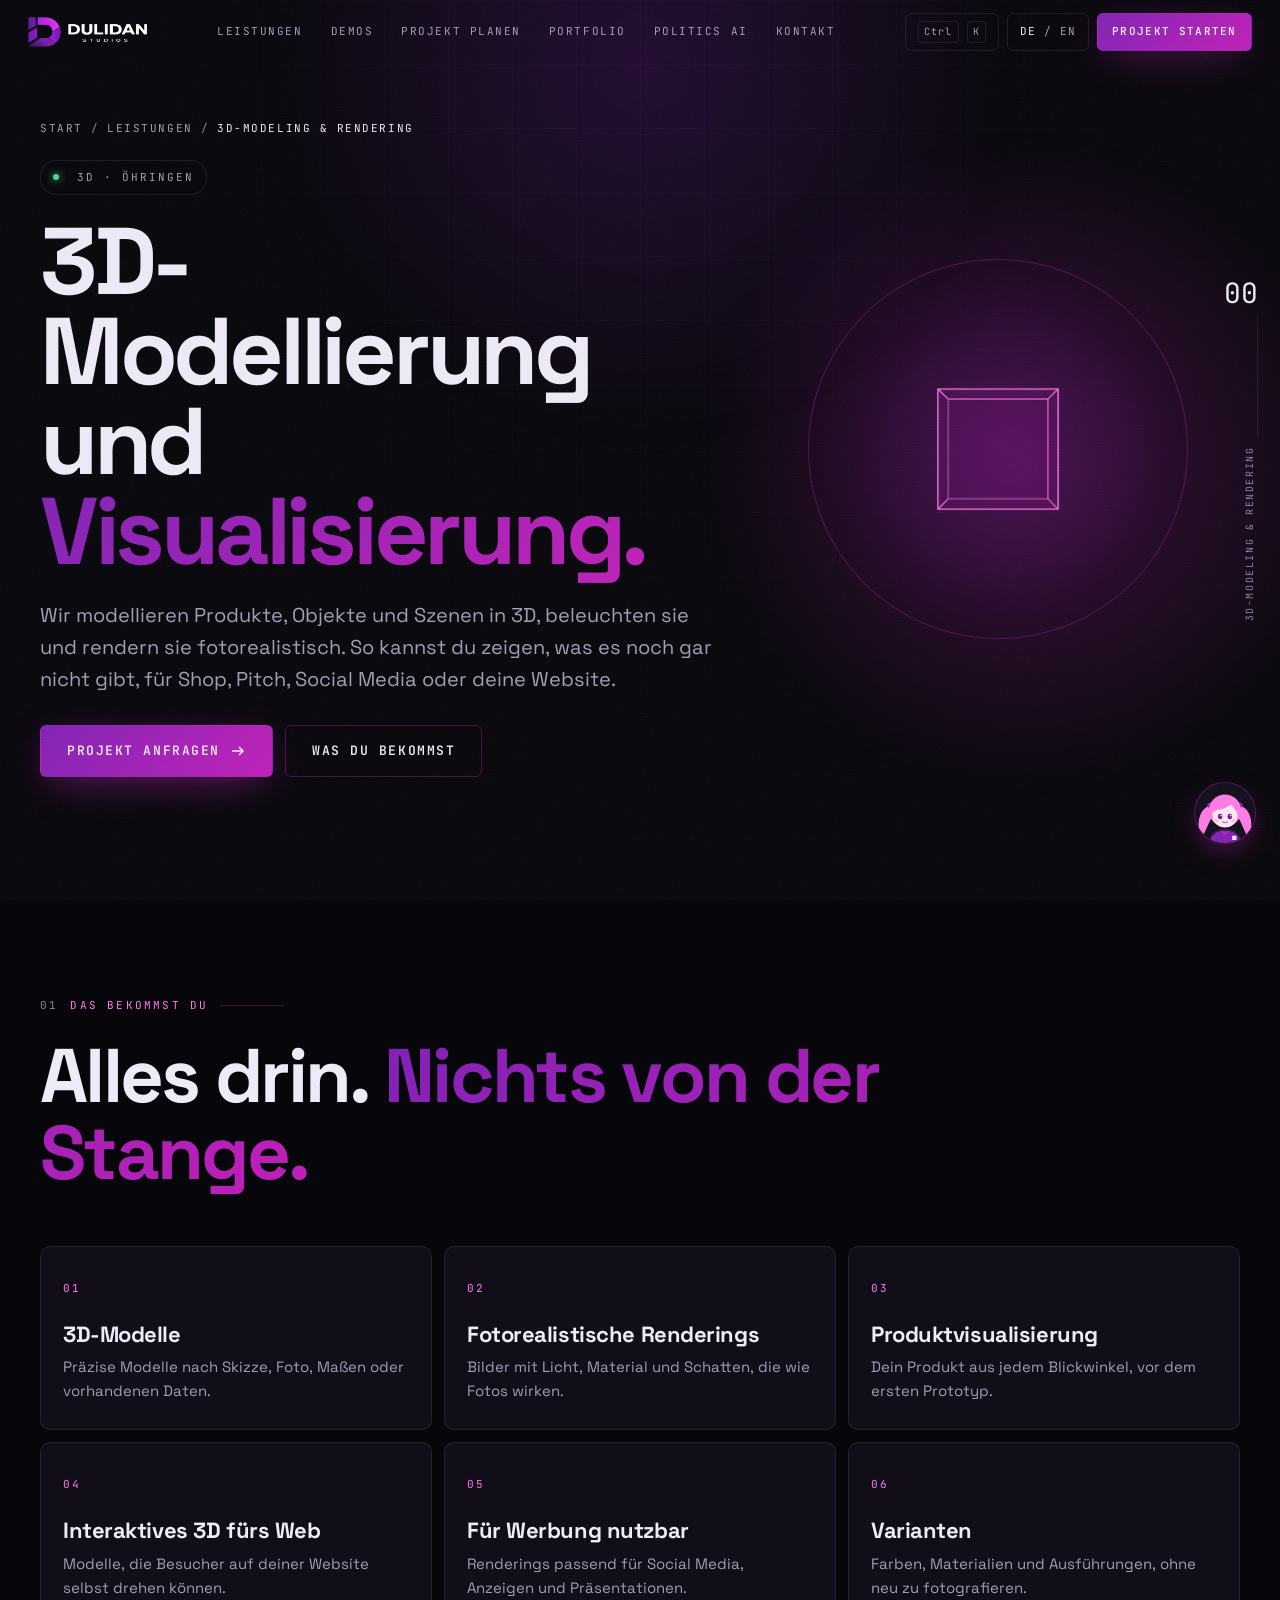
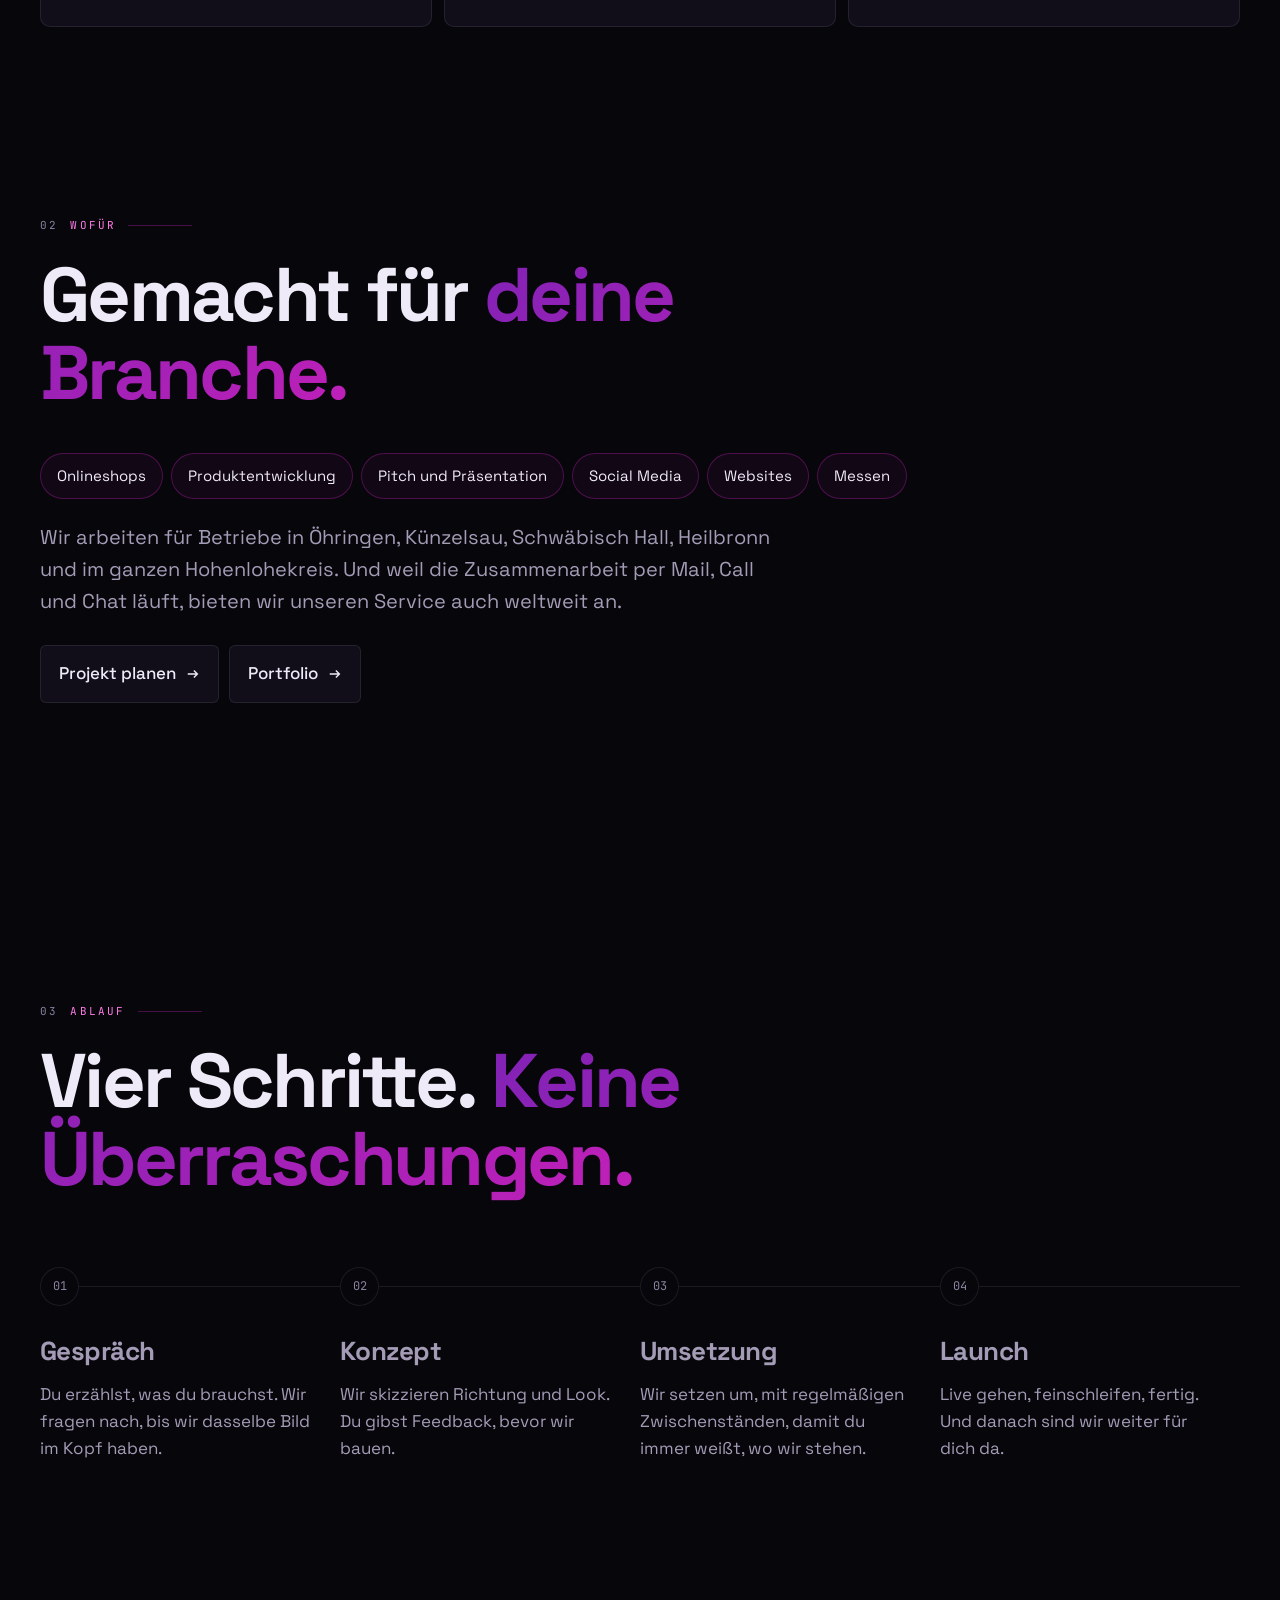
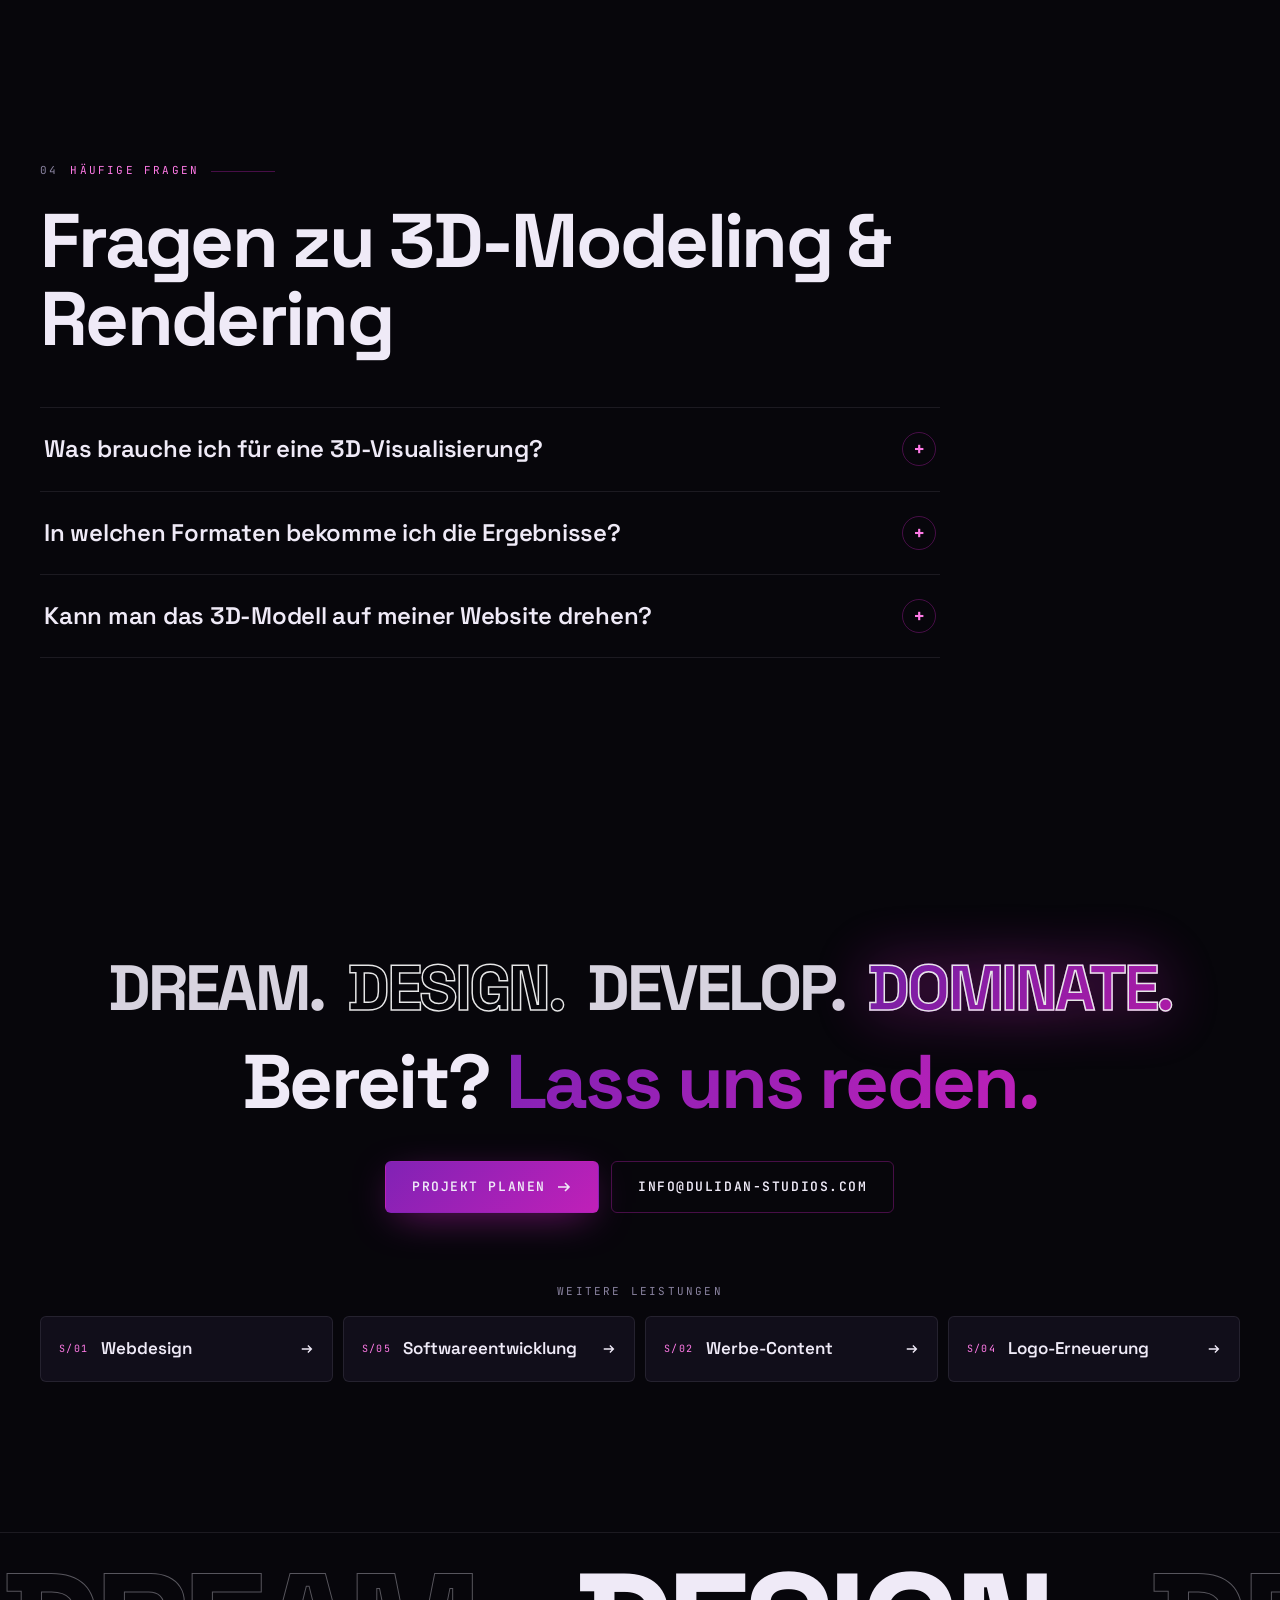
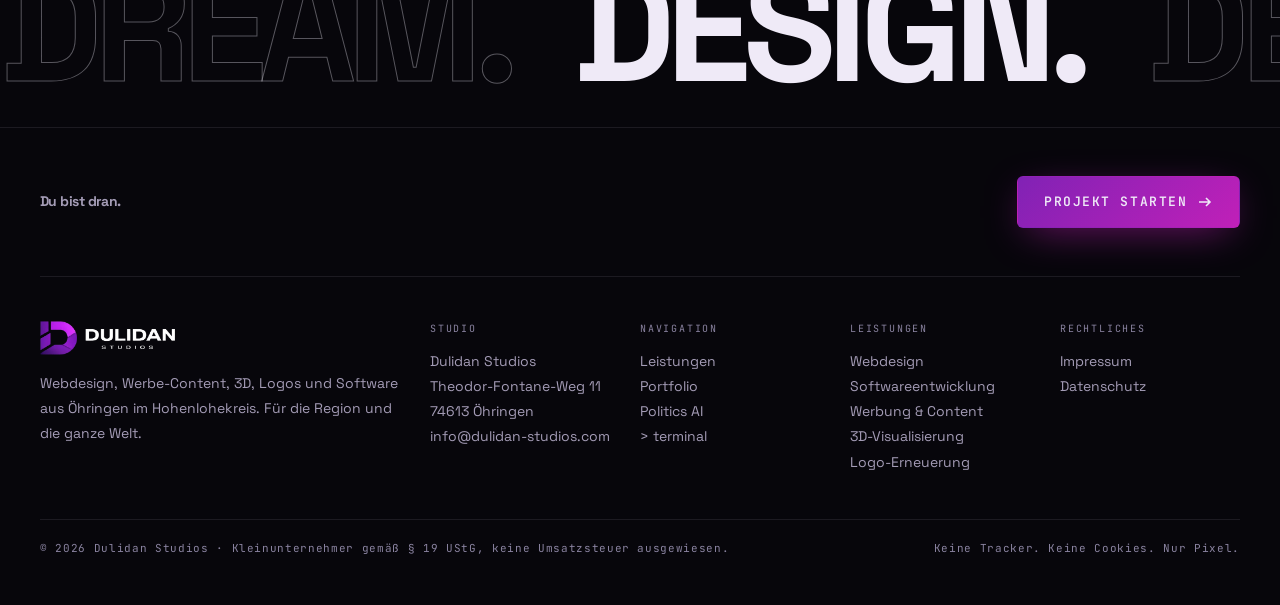
==== 3d-visualisierung/index.html @ 6031c6d0 "SEO: eigene Seite für jede Leistung - Neue Leistungsseiten /webdesign/, /softwareentwicklung/, /werb" ====
<!DOCTYPE html>
<html lang="de">
<head>
<meta charset="UTF-8">
<meta name="viewport" content="width=device-width, initial-scale=1">
<title>3D-Modellierung & 3D-Visualisierung Öhringen | Dulidan Studios</title>
<meta name="description" content="3D-Modellierung und 3D-Visualisierung aus Öhringen: Produkt-Renderings, 3D-Modelle und interaktive 3D-Ansichten für Shop, Pitch, Social Media und Web.">
<meta name="theme-color" content="#07060b">
<meta name="color-scheme" content="dark">
<meta name="robots" content="index,follow,max-image-preview:large,max-snippet:-1">
<meta name="author" content="Dulidan Studios">
<meta name="geo.region" content="DE-BW">
<meta name="geo.placename" content="Öhringen">
<meta name="geo.position" content="49.2003;9.5025">
<meta name="ICBM" content="49.2003, 9.5025">
<link rel="alternate" hreflang="de" href="https://dulidan-studios.com/3d-visualisierung/">
<link rel="alternate" hreflang="x-default" href="https://dulidan-studios.com/3d-visualisierung/">
<link rel="canonical" href="https://dulidan-studios.com/3d-visualisierung/">
<meta property="og:type" content="website">
<meta property="og:site_name" content="Dulidan Studios">
<meta property="og:title" content="3D-Modellierung & 3D-Visualisierung Öhringen">
<meta property="og:description" content="3D-Modellierung und 3D-Visualisierung aus Öhringen: Produkt-Renderings, 3D-Modelle und interaktive 3D-Ansichten für Shop, Pitch, Social Media und Web.">
<meta property="og:url" content="https://dulidan-studios.com/3d-visualisierung/">
<meta property="og:image" content="https://dulidan-studios.com/assets/img/og.jpg">
<meta property="og:image:width" content="1200">
<meta property="og:image:height" content="630">
<meta property="og:locale" content="de_DE">
<meta name="twitter:card" content="summary_large_image">
<link rel="icon" href="/favicon.ico" sizes="any">
<link rel="apple-touch-icon" href="/apple-touch-icon.png">
<link rel="manifest" href="/site.webmanifest">
<link rel="preload" href="/assets/fonts/space-grotesk.woff2" as="font" type="font/woff2" crossorigin>
<link rel="preload" href="/assets/fonts/jetbrains-mono.woff2" as="font" type="font/woff2" crossorigin>
<link rel="stylesheet" href="/assets/css/main.css">
<noscript><style>.rv,.rv-mask{opacity:1!important;transform:none!important;clip-path:none!important}.epic{height:auto!important}.epic-words .w{opacity:1!important;position:static!important}</style></noscript>
<script type="application/ld+json">{"@context":"https://schema.org","@graph":[{"@type":"Service","@id":"https://dulidan-studios.com/3d-visualisierung/#service","name":"3D-Modellierung, 3D-Visualisierung und Rendering","serviceType":"3D-Modellierung, 3D-Visualisierung und Rendering","description":"3D-Modellierung und 3D-Visualisierung aus Öhringen: Produkt-Renderings, 3D-Modelle und interaktive 3D-Ansichten für Shop, Pitch, Social Media und Web.","url":"https://dulidan-studios.com/3d-visualisierung/","provider":{"@type":["ProfessionalService","Organization"],"@id":"https://dulidan-studios.com/#org","name":"Dulidan Studios","url":"https://dulidan-studios.com/","address":{"@type":"PostalAddress","streetAddress":"Theodor-Fontane-Weg 11","postalCode":"74613","addressLocality":"Öhringen","addressRegion":"Baden-Württemberg","addressCountry":"DE"}},"areaServed":[{"@type":"City","name":"Öhringen"},{"@type":"AdministrativeArea","name":"Hohenlohekreis"},{"@type":"City","name":"Heilbronn"},{"@type":"City","name":"Schwäbisch Hall"},{"@type":"City","name":"Künzelsau"},{"@type":"Country","name":"Deutschland"},"Weltweit"]},{"@type":"WebPage","@id":"https://dulidan-studios.com/3d-visualisierung/#webpage","url":"https://dulidan-studios.com/3d-visualisierung/","name":"3D-Modellierung & 3D-Visualisierung Öhringen | Dulidan Studios","isPartOf":{"@id":"https://dulidan-studios.com/#website"},"about":{"@id":"https://dulidan-studios.com/3d-visualisierung/#service"},"inLanguage":"de-DE"},{"@type":"BreadcrumbList","itemListElement":[{"@type":"ListItem","position":1,"name":"Start","item":"https://dulidan-studios.com/"},{"@type":"ListItem","position":2,"name":"Leistungen","item":"https://dulidan-studios.com/#leistungen"},{"@type":"ListItem","position":3,"name":"3D-Modeling & Rendering","item":"https://dulidan-studios.com/3d-visualisierung/"}]},{"@type":"FAQPage","@id":"https://dulidan-studios.com/3d-visualisierung/#faq","mainEntity":[{"@type":"Question","name":"Was brauche ich für eine 3D-Visualisierung?","acceptedAnswer":{"@type":"Answer","text":"Je nach Projekt reichen Skizzen, Fotos oder Maße. Vorhandene 3D- oder CAD-Daten können wir oft als Grundlage nutzen."}},{"@type":"Question","name":"In welchen Formaten bekomme ich die Ergebnisse?","acceptedAnswer":{"@type":"Answer","text":"Renderings als Bilddateien in hoher Auflösung. Für interaktive Ansichten im Web auf Wunsch auch als 3D-Datei."}},{"@type":"Question","name":"Kann man das 3D-Modell auf meiner Website drehen?","acceptedAnswer":{"@type":"Answer","text":"Ja, wir können Modelle so einbinden, dass Besucher sie mit Maus oder Finger drehen und zoomen."}}]}]}</script>
<script>try{if(localStorage.getItem("dd_lang")==="en")document.documentElement.lang="en"}catch(e){}</script>
<script src="/assets/js/main.js" defer></script>
</head>
<body data-page="portfolio">
<svg width="0" height="0" style="position:absolute" aria-hidden="true">
  <defs>
    <!-- TODO: April-Illustration durch finale Grafik ersetzen (Platzhalter-Vektor) -->
    <symbol id="april" viewBox="0 0 100 100">
      <path fill="#ff7ae6" d="M24 38C6 44 2 70 10 92c6-6 12-26 20-38z"/>
      <path fill="#ff7ae6" d="M76 38c18 6 22 32 14 54-6-6-12-26-20-38z"/>
      <circle cx="25" cy="37" r="4.5" fill="#8122b5"/><circle cx="75" cy="37" r="4.5" fill="#8122b5"/>
      <circle cx="50" cy="46" r="27" fill="#ff7ae6"/>
      <path fill="#2a1736" d="M22 100c2-16 13-24 28-24s26 8 28 24z"/>
      <path fill="#8122b5" d="M24 100c2-14 12-21 26-21s24 7 26 21z"/>
      <path fill="#c020b8" d="M42 79l8 9 8-9-8 3z"/>
      <path fill="#fff" opacity=".9" d="M62 88h7v7h-7z"/>
      <ellipse cx="50" cy="54" rx="21" ry="20" fill="#ffe6f2"/>
      <path fill="#ff7ae6" d="M28 50c0-16 10-25 22-25s22 9 22 25c-6-6-10-12-12-16-4 6-14 10-22 10-4 2-8 4-10 6z"/>
      <ellipse cx="42" cy="56" rx="3.6" ry="4.6" fill="#5b1782"/><ellipse cx="58" cy="56" rx="3.6" ry="4.6" fill="#5b1782"/>
      <circle cx="43.2" cy="54.4" r="1.3" fill="#fff"/><circle cx="59.2" cy="54.4" r="1.3" fill="#fff"/>
      <path d="M46 65q4 3 8 0" stroke="#c0407a" stroke-width="1.6" fill="none" stroke-linecap="round"/>
      <ellipse cx="36" cy="63" rx="3.5" ry="2" fill="#ff9fd0" opacity=".7"/><ellipse cx="64" cy="63" rx="3.5" ry="2" fill="#ff9fd0" opacity=".7"/>
    </symbol>
    <symbol id="i-arrow" viewBox="0 0 16 16"><path d="M2 8h11M9 4l4 4-4 4" fill="none" stroke="currentColor" stroke-width="1.6"/></symbol>
    <symbol id="i-ext" viewBox="0 0 16 16"><path d="M6 3H3v10h10v-3M9 3h4v4M13 3L7 9" fill="none" stroke="currentColor" stroke-width="1.5"/></symbol>
    <symbol id="i-check" viewBox="0 0 16 16"><path d="M3 8.5l3 3 7-7" fill="none" stroke="currentColor" stroke-width="1.6"/></symbol>
  </defs>
</svg>

<a class="skip" href="#main" data-en="Skip to content">Zum Inhalt springen</a>
<div class="bg-grid" aria-hidden="true"></div>
<div class="bg-glow" aria-hidden="true"></div>
<div class="fx fx-noise" aria-hidden="true"></div>
<div class="fx fx-scan" aria-hidden="true"></div>
<div class="wipe" id="wipe" aria-hidden="true"><img src="/assets/img/logo-mark.webp" alt="" width="64" height="64"></div>

<!-- HUD -->
<div class="hud hud-progress" aria-hidden="true"><i id="progress"></i></div>
<div class="hud hud-r" aria-hidden="true"><span class="idx mono" id="hudIdx">00</span><span class="bar"><i id="hudBar"></i></span><span class="name" id="hudName">Start</span></div>
<div class="hud hud-bl" aria-hidden="true"><span class="status-dot"></span>Öhringen <b class="mono" id="hudClock">--:--:--</b> · 49.20°N 9.50°E</div>
<div class="hud hud-br" aria-hidden="true">Scroll <b class="mono" id="hudPct">000%</b> · <span data-en="Ctrl+K Command">Strg+K Kommando</span></div>

<!-- NAV -->
<header class="nav" id="nav">
  <a class="nav-logo" href="/" aria-label="Dulidan Studios, Startseite"><img src="/assets/img/logo-full.webp" alt="Dulidan Studios" width="458" height="115"></a>
  <nav aria-label="Hauptnavigation">
    <ul class="nav-links">
      <li><a href="/#leistungen" data-en="Services">Leistungen</a></li>
      <li><a href="/#demos">Demos</a></li>
      <li><a href="/#projekt" data-en="Plan a project">Projekt planen</a></li>
      <li><a href="/portfolio/" class="active">Portfolio</a></li>
      <li><a href="/politics-ai/">Politics AI</a></li>
      <li><a href="/#kontakt" data-en="Contact">Kontakt</a></li>
    </ul>
  </nav>
  <div class="nav-tools">
    <button class="chip-btn cmdk-btn" type="button" id="cmdkBtn" aria-label="Kommandozentrale öffnen"><kbd>Ctrl</kbd><kbd>K</kbd></button>
    <button class="chip-btn lang-btn" type="button" id="langBtn" aria-label="DE/EN: Sprache wechseln"><span data-l="de">DE</span>/<span data-l="en">EN</span></button>
    <a class="btn btn-solid btn-nav" href="/#projekt" data-en="Start project">Projekt starten</a>
    <button class="burger" id="burger" type="button" aria-label="Menü" aria-expanded="false" aria-controls="mmenu"><span></span></button>
  </div>
</header>
<div class="mmenu" id="mmenu">
  <a href="/#leistungen"><span>01</span><b data-en="Services">Leistungen</b></a>
  <a href="/#fuerwen"><span>02</span><b data-en="Who it's for">Für wen</b></a>
  <a href="/#demos"><span>03</span><b>Demos</b></a>
  <a href="/#projekt"><span>04</span><b data-en="Plan a project">Projekt planen</b></a>
  <a href="/portfolio/"><span>05</span><b>Portfolio</b></a>
  <a href="/politics-ai/"><span>06</span><b>Politics AI</b></a>
  <a href="/#kontakt"><span>08</span><b data-en="Contact">Kontakt</b></a>
</div>

<main id="main">
<section class="sv-hero" id="top" data-sec="3D-Modeling & Rendering" aria-labelledby="sv-h">
  <div class="wrap sv-hero-in">
    <div>
      <nav class="crumbs mono" aria-label="Brotkrumen"><a href="/">Start</a><span>/</span><a href="/#leistungen" data-en="Services">Leistungen</a><span>/</span><span aria-current="page">3D-Modeling & Rendering</span></nav>
      <p class="hero-kicker"><span class="status-dot"></span><span data-en="3D · Öhringen">3D · Öhringen</span></p>
      <h1 class="sv-title" id="sv-h" data-en="3D modeling and <em>visualisation.</em>">3D-Modellierung und <em>Visualisierung.</em></h1>
      <p class="lead" data-en="We model products, objects and scenes in 3D, light them and render them photorealistically. So you can show what doesn't even exist yet, for your shop, pitch, social media or website.">Wir modellieren Produkte, Objekte und Szenen in 3D, beleuchten sie und rendern sie fotorealistisch. So kannst du zeigen, was es noch gar nicht gibt, für Shop, Pitch, Social Media oder deine Website.</p>
      <div class="hero-cta"><a class="btn btn-solid mag" href="/?leistung=3d#projekt" data-cursor="Los"><span data-en="Request a project">Projekt anfragen</span><svg aria-hidden="true"><use href="#i-arrow"/></svg></a><a class="btn mag" href="#leistung"><span data-en="What you get">Was du bekommst</span></a></div>
    </div>
    <div class="sv-ico" aria-hidden="true"><div class="svc-ico cube-wrap" aria-hidden="true"><div class="cube"><i></i><i></i><i></i><i></i><i></i><i></i></div></div></div>
  </div>
</section>

<section class="sec" id="leistung" data-sec="Leistung" data-sec-en="Service" aria-labelledby="get-h">
  <div class="wrap">
    <p class="sec-label rv"><span class="n">01</span><span data-en="What you get">Das bekommst du</span></p>
    <h2 class="h2 rv-mask" id="get-h" data-en="Everything included. <em>Nothing off the shelf.</em>">Alles drin. <em>Nichts von der Stange.</em></h2>
    <div class="sg-grid">
        <article class="sg-card rv tilt" style="--d:0.0s"><span class="sg-n mono">01</span><h3 data-en="3D models">3D-Modelle</h3><p data-en="Precise models from sketches, photos, dimensions or existing data.">Präzise Modelle nach Skizze, Foto, Maßen oder vorhandenen Daten.</p></article>
        <article class="sg-card rv tilt" style="--d:0.06s"><span class="sg-n mono">02</span><h3 data-en="Photorealistic renderings">Fotorealistische Renderings</h3><p data-en="Images with light, material and shadow that look like photos.">Bilder mit Licht, Material und Schatten, die wie Fotos wirken.</p></article>
        <article class="sg-card rv tilt" style="--d:0.12s"><span class="sg-n mono">03</span><h3 data-en="Product visualisation">Produktvisualisierung</h3><p data-en="Your product from every angle, before the first prototype.">Dein Produkt aus jedem Blickwinkel, vor dem ersten Prototyp.</p></article>
        <article class="sg-card rv tilt" style="--d:0.0s"><span class="sg-n mono">04</span><h3 data-en="Interactive 3D for the web">Interaktives 3D fürs Web</h3><p data-en="Models visitors can rotate themselves on your website.">Modelle, die Besucher auf deiner Website selbst drehen können.</p></article>
        <article class="sg-card rv tilt" style="--d:0.06s"><span class="sg-n mono">05</span><h3 data-en="Ready for ads">Für Werbung nutzbar</h3><p data-en="Renderings fitting for social media, ads and presentations.">Renderings passend für Social Media, Anzeigen und Präsentationen.</p></article>
        <article class="sg-card rv tilt" style="--d:0.12s"><span class="sg-n mono">06</span><h3 data-en="Variants">Varianten</h3><p data-en="Colours, materials and versions without a new photo shoot.">Farben, Materialien und Ausführungen, ohne neu zu fotografieren.</p></article>
    </div>
  </div>
</section>

<section class="sec sec-tight" id="einsatz" data-sec="Einsatz" data-sec-en="Use cases" aria-labelledby="use-h">
  <div class="wrap">
    <p class="sec-label rv"><span class="n">02</span><span data-en="Use cases">Wofür</span></p>
    <h2 class="h2 rv-mask" id="use-h" data-en="Made for <em>your industry.</em>">Gemacht für <em>deine Branche.</em></h2>
    <ul class="use-list rv"><li data-en="Online shops">Onlineshops</li><li data-en="Product development">Produktentwicklung</li><li data-en="Pitch and presentation">Pitch und Präsentation</li><li data-en="Social media">Social Media</li><li data-en="Websites">Websites</li><li data-en="Trade fairs">Messen</li></ul>
    <p class="lead rv" data-en="We work for businesses in Öhringen, Künzelsau, Schwäbisch Hall, Heilbronn and the whole Hohenlohe district. And because we collaborate by email, call and chat, we offer our services worldwide too.">Wir arbeiten für Betriebe in Öhringen, Künzelsau, Schwäbisch Hall, Heilbronn und im ganzen Hohenlohekreis. Und weil die Zusammenarbeit per Mail, Call und Chat läuft, bieten wir unseren Service auch weltweit an.</p>
    <div class="ex-row rv"><a class="ex-link" href="/#projekt"><span>Projekt planen</span><svg width="14" height="14" aria-hidden="true"><use href="#i-arrow"/></svg></a><a class="ex-link" href="/portfolio/"><span>Portfolio</span><svg width="14" height="14" aria-hidden="true"><use href="#i-arrow"/></svg></a></div>
  </div>
</section>

<section class="sec" id="prozess" data-sec="Ablauf" data-sec-en="Process" aria-labelledby="proc-h">
  <div class="wrap">
    <p class="sec-label rv"><span class="n">03</span><span data-en="Process">Ablauf</span></p>
    <h2 class="h2 rv-mask" id="proc-h" data-en="Four steps. <em>No surprises.</em>">Vier Schritte. <em>Keine Überraschungen.</em></h2>
    <div class="proc" id="proc">
      <div class="proc-line" aria-hidden="true"><i id="procLine"></i></div>
      <div class="step"><span class="step-dot">01</span><h3 data-en="Talk">Gespräch</h3><p data-en="You tell us what you need. We ask until we have the same picture in mind.">Du erzählst, was du brauchst. Wir fragen nach, bis wir dasselbe Bild im Kopf haben.</p></div>
      <div class="step"><span class="step-dot">02</span><h3 data-en="Concept">Konzept</h3><p data-en="We sketch direction and look. You give feedback before we build.">Wir skizzieren Richtung und Look. Du gibst Feedback, bevor wir bauen.</p></div>
      <div class="step"><span class="step-dot">03</span><h3 data-en="Build">Umsetzung</h3><p data-en="We build with regular check-ins, so you always know where we are.">Wir setzen um, mit regelmäßigen Zwischenständen, damit du immer weißt, wo wir stehen.</p></div>
      <div class="step"><span class="step-dot">04</span><h3>Launch</h3><p data-en="Go live, polish, done. And afterwards we're still there.">Live gehen, feinschleifen, fertig. Und danach sind wir weiter für dich da.</p></div>
    </div>
  </div>
</section>

<section class="sec" id="faq" data-sec="FAQ" aria-labelledby="faq-h">
  <div class="wrap">
    <p class="sec-label rv"><span class="n">04</span><span data-en="FAQ">Häufige Fragen</span></p>
    <h2 class="h2 rv-mask" id="faq-h" data-en="Questions about 3D-Modeling & Rendering">Fragen zu 3D-Modeling & Rendering</h2>
    <div class="faq-list rv">
      <details><summary><span data-en="What do I need for a 3D visualisation?">Was brauche ich für eine 3D-Visualisierung?</span><i aria-hidden="true">+</i></summary><p data-en="Depending on the project, sketches, photos or dimensions are enough. Existing 3D or CAD data can often serve as a basis.">Je nach Projekt reichen Skizzen, Fotos oder Maße. Vorhandene 3D- oder CAD-Daten können wir oft als Grundlage nutzen.</p></details>
      <details><summary><span data-en="In which formats do I get the results?">In welchen Formaten bekomme ich die Ergebnisse?</span><i aria-hidden="true">+</i></summary><p data-en="Renderings as high-resolution image files. For interactive web views also as a 3D file if you like.">Renderings als Bilddateien in hoher Auflösung. Für interaktive Ansichten im Web auf Wunsch auch als 3D-Datei.</p></details>
      <details><summary><span data-en="Can the 3D model be rotated on my website?">Kann man das 3D-Modell auf meiner Website drehen?</span><i aria-hidden="true">+</i></summary><p data-en="Yes, we can embed models so visitors can rotate and zoom them with mouse or finger.">Ja, wir können Modelle so einbinden, dass Besucher sie mit Maus oder Finger drehen und zoomen.</p></details>
    </div>
  </div>
</section>

<section class="sec sv-cta" data-sec="Los geht's" data-sec-en="Let's go" aria-labelledby="cta-h">
  <div class="wrap">
    <p class="lockup lockup-sm" aria-hidden="true"><span>Dream.</span> <span>Design.</span> <span>Develop.</span> <span class="dom">Dominate.</span></p>
    <h2 class="h2 rv-mask" id="cta-h" data-en="Ready? <em>Let's talk.</em>">Bereit? <em>Lass uns reden.</em></h2>
    <div class="hero-cta"><a class="btn btn-solid mag" href="/?leistung=3d#projekt" data-cursor="Go"><span data-en="Plan your project">Projekt planen</span><svg aria-hidden="true"><use href="#i-arrow"/></svg></a><a class="btn mag" href="mailto:info@dulidan-studios.com">info@dulidan-studios.com</a></div>
    <p class="ms-h mono" data-en="More services">Weitere Leistungen</p>
    <div class="ms-row"><a class="ms-card" href="/webdesign/"><span class="mono">S/01</span><b>Webdesign</b><svg width="14" height="14" aria-hidden="true"><use href="#i-arrow"/></svg></a><a class="ms-card" href="/softwareentwicklung/"><span class="mono">S/05</span><b>Softwareentwicklung</b><svg width="14" height="14" aria-hidden="true"><use href="#i-arrow"/></svg></a><a class="ms-card" href="/werbung/"><span class="mono">S/02</span><b>Werbe-Content</b><svg width="14" height="14" aria-hidden="true"><use href="#i-arrow"/></svg></a><a class="ms-card" href="/logo-design/"><span class="mono">S/04</span><b>Logo-Erneuerung</b><svg width="14" height="14" aria-hidden="true"><use href="#i-arrow"/></svg></a></div>
  </div>
</section>
</main>

<footer class="footer">
  <div class="slogan-run" aria-hidden="true">
    <div class="slogan-track"><span>Dream.</span><span>Design.</span><span>Develop.</span><span>Dominate.</span><span>Dream.</span><span>Design.</span><span>Develop.</span><span>Dominate.</span></div>
  </div>
  <div class="wrap">
    <div class="footer-cta">
      <p class="footer-cta-t" data-en="Your turn.">Du bist dran.</p>
      <a class="btn btn-solid mag" href="/#projekt" data-cursor="Go"><span data-en="Start your project">Projekt starten</span><svg aria-hidden="true"><use href="#i-arrow"/></svg></a>
    </div>
    <div class="footer-grid">
      <div>
        <img class="footer-logo" src="/assets/img/logo-full.webp" alt="Dulidan Studios" width="458" height="115" loading="lazy">
        <p data-en="Web design, ad content, 3D, logos and software from Öhringen in the Hohenlohe district. For the region and the whole world.">Webdesign, Werbe-Content, 3D, Logos und Software aus Öhringen im Hohenlohekreis. Für die Region und die ganze Welt.</p>
      </div>
      <div><h3>Studio</h3><p>Dulidan Studios<br>Theodor-Fontane-Weg 11<br>74613 Öhringen<br><a href="mailto:info@dulidan-studios.com">info@dulidan-studios.com</a></p></div>
      <div><h3 data-en="Navigate">Navigation</h3><ul><li><a href="/#leistungen" data-en="Services">Leistungen</a></li><li><a href="/portfolio/">Portfolio</a></li><li><a href="/politics-ai/">Politics AI</a></li><li><button type="button" class="js-term" style="color:inherit;font:inherit">&gt; terminal</button></li></ul></div>
      <div><h3 data-en="Services">Leistungen</h3><ul><li><a href="/webdesign/">Webdesign</a></li><li><a href="/softwareentwicklung/" data-en="Software development">Softwareentwicklung</a></li><li><a href="/werbung/" data-en="Ads &amp; content">Werbung &amp; Content</a></li><li><a href="/3d-visualisierung/" data-en="3D visualisation">3D-Visualisierung</a></li><li><a href="/logo-design/" data-en="Logo refresh">Logo-Erneuerung</a></li></ul></div>
      <div><h3 data-en="Legal">Rechtliches</h3><ul><li><a href="/impressum/" data-en="Imprint">Impressum</a></li><li><a href="/datenschutz/" data-en="Privacy">Datenschutz</a></li></ul></div>
    </div>
    <div class="footer-bottom">
      <span>© <span class="js-year">2026</span> Dulidan Studios · <span data-en="Small business according to § 19 UStG, no VAT shown.">Kleinunternehmer gemäß § 19 UStG, keine Umsatzsteuer ausgewiesen.</span></span>
      <span><span data-en="No trackers. No cookies. Just pixels.">Keine Tracker. Keine Cookies. Nur Pixel.</span></span>
    </div>
  </div>
</footer>

<!-- APRIL COMPANION -->
<div class="april" id="april">
  <div class="april-bubble" id="aprilBubble" role="status" aria-live="polite"><small>APRIL</small><span id="aprilText"></span></div>
  <button class="april-av" id="aprilBtn" type="button" aria-label="April, das Dulidan-Maskottchen. Klicken für einen Tipp."><svg aria-hidden="true"><use href="#april"/></svg></button>
</div>

<!-- COMMAND PALETTE -->
<div class="modal" id="palette" role="dialog" aria-modal="true" aria-label="Kommandozentrale">
  <div class="pal">
    <div class="pal-in"><svg viewBox="0 0 20 20" aria-hidden="true"><circle cx="9" cy="9" r="6"/><path d="M14 14l4 4"/></svg>
      <input id="palIn" type="text" role="combobox" aria-expanded="true" aria-controls="palList" aria-autocomplete="list" placeholder="Wohin? Sektion, Projekt, Befehl …" data-en-ph="Where to? Section, project, command …" autocomplete="off" spellcheck="false"><kbd>ESC</kbd></div>
    <ul class="pal-list" id="palList" role="listbox"></ul>
    <div class="pal-foot"><span>↑↓ <span data-en="navigate">navigieren</span></span><span>↵ <span data-en="open">öffnen</span></span><span>esc <span data-en="close">schließen</span></span></div>
  </div>
</div>

<!-- TERMINAL -->
<div class="modal" id="terminal" role="dialog" aria-modal="true" aria-label="Terminal">
  <div class="tbox">
    <div class="term-bar"><i></i><i></i><i></i><span>dulidan-os // terminal</span></div>
    <div class="tbox-out" id="tOut" aria-live="polite"></div>
    <form class="tbox-row" id="tForm" autocomplete="off"><span>guest@dulidan:~$</span><label for="tIn" class="sr">Befehl</label><input id="tIn" spellcheck="false" autocapitalize="off"></form>
  </div>
</div>

<div class="toast" id="toast" role="status" aria-live="polite"></div>
<div class="cursor" id="cursor" aria-hidden="true"><span class="cursor-label" id="cursorLabel"></span></div>
<div class="cursor-dot" id="cursorDot" aria-hidden="true"></div>
</body>
</html>
---- assets/css/main.css ----
/* Dulidan Studios · main.css
   Aufbau: Tokens · Basis · HUD · Boot · Nav · Hero · Sektionen · Projekte · Overlays · Utilities · Reduced Motion */

@font-face{font-family:"Space Grotesk";src:url("../fonts/space-grotesk.woff2") format("woff2");font-weight:300 700;font-display:swap}
@font-face{font-family:"JetBrains Mono";src:url("../fonts/jetbrains-mono.woff2") format("woff2");font-weight:100 800;font-display:swap}

:root{
  --bg:#07060b;--bg-2:#0c0a13;--surface:#110e1a;--surface-2:#171323;
  --vio:#8122b5;--mag:#c020b8;--pink:#ff7ae6;
  --grad:linear-gradient(135deg,#8122b5 0%,#c020b8 100%);
  --text:#efeaf7;--muted:#a49cb6;--dim:#8a83a0;
  --line:rgba(239,234,247,.09);--line-2:rgba(192,32,184,.35);
  --sans:"Space Grotesk",system-ui,-apple-system,"Segoe UI",Roboto,sans-serif;
  --mono:"JetBrains Mono",ui-monospace,"SF Mono",Menlo,Consolas,monospace;
  --nav-h:64px;--r:6px;
  --ease:cubic-bezier(.2,.8,.2,1);
}

*,*::before,*::after{box-sizing:border-box;margin:0;padding:0}
html{scroll-behavior:smooth;scroll-padding-top:calc(var(--nav-h) + 8px);-webkit-text-size-adjust:100%}
body{background:var(--bg);color:var(--text);font-family:var(--sans);font-size:17px;line-height:1.6;overflow-x:hidden;min-height:100vh;-webkit-font-smoothing:antialiased}
body.no-scroll{overflow:hidden}
img,svg,canvas,video{display:block;max-width:100%}
a{color:inherit}
button,input,textarea{font:inherit;color:inherit}
button{background:none;border:0;cursor:pointer}
::selection{background:var(--mag);color:#fff}
:focus-visible{outline:2px solid var(--pink);outline-offset:3px;border-radius:2px}
.sr{position:absolute!important;width:1px;height:1px;overflow:hidden;clip:rect(0 0 0 0);white-space:nowrap}
.skip{position:fixed;left:12px;top:-80px;z-index:999;padding:10px 16px;background:var(--surface);border:1px solid var(--mag);font-family:var(--mono);font-size:13px;border-radius:var(--r)}
.skip:focus{top:12px}
.mono{font-family:var(--mono);font-variant-numeric:tabular-nums}
.grad-text{background:var(--grad);-webkit-background-clip:text;background-clip:text;color:transparent}
[hidden]{display:none!important}

/* ---------- textures ---------- */
.fx{position:fixed;inset:0;pointer-events:none;z-index:400}
.fx-scan{background:repeating-linear-gradient(0deg,rgba(255,255,255,.025) 0 1px,transparent 1px 3px);mix-blend-mode:overlay}
.fx-noise{opacity:.05;background-image:url("data:image/svg+xml,%3Csvg xmlns='http://www.w3.org/2000/svg' width='180' height='180'%3E%3Cfilter id='n'%3E%3CfeTurbulence type='fractalNoise' baseFrequency='.8' numOctaves='2' stitchTiles='stitch'/%3E%3C/filter%3E%3Crect width='100%25' height='100%25' filter='url(%23n)'/%3E%3C/svg%3E")}
.bg-grid{position:fixed;inset:0;z-index:-2;pointer-events:none;background-image:linear-gradient(rgba(129,34,181,.07) 1px,transparent 1px),linear-gradient(90deg,rgba(129,34,181,.07) 1px,transparent 1px);background-size:64px 64px;mask-image:radial-gradient(ellipse at 50% 0%,#000 10%,transparent 70%);-webkit-mask-image:radial-gradient(ellipse at 50% 0%,#000 10%,transparent 70%)}
.bg-glow{position:fixed;z-index:-1;pointer-events:none;width:70vmax;height:70vmax;left:50%;top:-30vmax;transform:translateX(-50%);background:radial-gradient(circle,rgba(129,34,181,.22),transparent 60%);filter:blur(10px)}

/* ---------- HUD ---------- */
.hud{position:fixed;z-index:60;pointer-events:none;font-family:var(--mono);font-size:10px;letter-spacing:.16em;text-transform:uppercase;color:var(--dim)}
.hud b{color:var(--muted);font-weight:500}
.hud-progress{left:0;top:0;height:2px;width:100%;z-index:120}
.hud-progress i{display:block;height:100%;width:100%;transform-origin:0 50%;transform:scaleX(var(--p,0));background:var(--grad);box-shadow:0 0 10px var(--mag)}
.hud-bl,.hud-br,.hud-r{display:none}
.hud-bl,.hud-br{opacity:0;transition:opacity .4s}
.past-hero .hud-bl,.past-hero .hud-br{opacity:1}
@media (min-width:1100px){
  .hud-bl{display:block;left:24px;bottom:20px}
  .hud-br{display:block;right:24px;bottom:20px;text-align:right}
  .hud-r{display:flex;right:22px;top:50%;transform:translateY(-50%);flex-direction:column;align-items:flex-end;gap:10px}
}
.hud-r .idx{font-size:28px;color:var(--text);letter-spacing:0;line-height:1}
.hud-r .bar{width:1px;height:120px;background:var(--line);position:relative}
.hud-r .bar i{position:absolute;left:0;top:0;width:1px;height:100%;background:var(--mag);transform-origin:top;transform:scaleY(var(--p,0))}
.hud-r .name{writing-mode:vertical-rl;transform:rotate(180deg)}
.blink{animation:blink 1.1s steps(2) infinite}
@keyframes blink{50%{opacity:0}}
.status-dot{display:inline-block;width:6px;height:6px;border-radius:50%;background:#3ddc97;box-shadow:0 0 8px #3ddc97;margin-right:8px;vertical-align:1px}

/* ---------- cursor ---------- */
.cursor,.cursor-dot{position:fixed;left:0;top:0;pointer-events:none;z-index:950;display:none}
.has-cursor .cursor,.has-cursor .cursor-dot{display:block}
.has-cursor,.has-cursor a,.has-cursor button,.has-cursor [role=button],.has-cursor label{cursor:none}
.has-cursor input,.has-cursor textarea{cursor:text}
.cursor{width:38px;height:38px;margin:-19px 0 0 -19px;border:1px solid rgba(239,234,247,.5);border-radius:50%;transition:width .25s var(--ease),height .25s var(--ease),margin .25s var(--ease),border-color .25s,background .25s,border-radius .25s}
.cursor::before,.cursor::after{content:"";position:absolute;background:var(--pink);opacity:0;transition:opacity .2s}
.cursor::before{left:50%;top:-6px;width:1px;height:6px}
.cursor::after{top:50%;left:-6px;height:1px;width:6px}
.cursor.is-hover{width:64px;height:64px;margin:-32px 0 0 -32px;border-color:var(--mag);background:rgba(192,32,184,.08)}
.cursor.is-hover::before,.cursor.is-hover::after{opacity:1}
.cursor.is-text{width:4px;height:30px;margin:-15px 0 0 -2px;border-radius:2px;background:var(--pink);border-color:transparent}
.cursor-dot{width:5px;height:5px;margin:-2.5px 0 0 -2.5px;border-radius:50%;background:var(--pink)}
.cursor-label{position:absolute;left:50%;top:calc(100% + 8px);transform:translateX(-50%);font-family:var(--mono);font-size:9px;letter-spacing:.16em;color:var(--pink);white-space:nowrap;opacity:0;transition:opacity .2s}
.cursor.is-hover .cursor-label{opacity:1}

/* ---------- boot ---------- */
.boot{position:fixed;inset:0;z-index:1000;background:#050409;display:flex;align-items:center;justify-content:center;padding:24px;transition:opacity .6s,visibility .6s}
.boot.done{opacity:0;visibility:hidden}
.boot-in{width:100%;max-width:560px;font-family:var(--mono);font-size:13px;color:var(--muted)}
.boot-logo{width:56px;height:56px;margin-bottom:28px;animation:bootpulse 1.6s ease-in-out infinite}
@keyframes bootpulse{50%{filter:drop-shadow(0 0 14px rgba(192,32,184,.8))}}
.boot-lines{min-height:190px;line-height:1.85}
.boot-lines .ok{color:#3ddc97}
.boot-lines .hl{color:var(--text)}
.boot-bar{height:2px;background:var(--line);margin-top:22px;overflow:hidden}
.boot-bar i{display:block;height:100%;width:0;background:var(--grad);transition:width .25s linear}
.boot-foot{display:flex;justify-content:space-between;margin-top:12px;font-size:11px;color:var(--dim)}
.boot-skip{position:absolute;right:20px;bottom:20px;font-family:var(--mono);font-size:11px;letter-spacing:.14em;color:var(--muted);padding:10px 14px;border:1px solid var(--line);border-radius:var(--r)}
.boot-skip:hover{color:var(--text);border-color:var(--mag)}

/* ---------- nav ---------- */
.nav{position:fixed;top:0;left:0;right:0;z-index:100;height:var(--nav-h);display:flex;align-items:center;justify-content:space-between;gap:16px;padding:0 16px;transition:background .3s,border-color .3s;border-bottom:1px solid transparent}
.nav.scrolled{background:rgba(7,6,11,.78);backdrop-filter:blur(16px);-webkit-backdrop-filter:blur(16px);border-color:var(--line)}
.nav-logo{display:flex;align-items:center;height:100%;flex-shrink:0}
.nav-logo img{height:30px;width:auto}
.nav-links{display:none;list-style:none;gap:4px}
.nav-links a{display:block;padding:8px 12px;font-family:var(--mono);font-size:11px;letter-spacing:.14em;text-transform:uppercase;color:var(--muted);text-decoration:none;border-radius:var(--r);transition:color .2s,background .2s}
.nav-links a:hover,.nav-links a.active{color:var(--text);background:rgba(239,234,247,.05)}
.nav-links a.active::before{content:"▸ ";color:var(--mag)}
.nav-tools{display:flex;align-items:center;gap:8px}
.chip-btn{text-decoration:none;display:inline-flex;align-items:center;gap:8px;height:38px;padding:0 12px;border:1px solid var(--line);border-radius:var(--r);font-family:var(--mono);font-size:11px;letter-spacing:.1em;color:var(--muted);transition:color .2s,border-color .2s,background .2s}
.chip-btn:hover{color:var(--text);border-color:var(--line-2);background:rgba(192,32,184,.06)}
.chip-btn kbd{font-family:var(--mono);font-size:10px;padding:2px 5px;border:1px solid var(--line);border-radius:3px}
.lang-btn .on{color:var(--text)}
.cmdk-btn{display:none}
.burger{width:44px;height:44px;display:grid;place-items:center;border:1px solid var(--line);border-radius:var(--r)}
.burger span,.burger span::before,.burger span::after{display:block;width:18px;height:1.5px;background:var(--text);transition:transform .25s,opacity .2s}
.burger span{position:relative}
.burger span::before,.burger span::after{content:"";position:absolute;left:0}
.burger span::before{top:-6px}.burger span::after{top:6px}
.burger[aria-expanded=true] span{background:transparent}
.burger[aria-expanded=true] span::before{transform:translateY(6px) rotate(45deg)}
.burger[aria-expanded=true] span::after{transform:translateY(-6px) rotate(-45deg)}
.mmenu{position:fixed;inset:var(--nav-h) 0 0 0;z-index:99;background:rgba(7,6,11,.97);backdrop-filter:blur(16px);-webkit-backdrop-filter:blur(16px);padding:20px 16px 40px;overflow:auto;transform:translateY(-8px);opacity:0;visibility:hidden;transition:opacity .25s,transform .25s,visibility .25s}
.mmenu.open{opacity:1;visibility:visible;transform:none}
.mmenu a{display:flex;align-items:baseline;gap:14px;padding:14px 4px;border-bottom:1px solid var(--line);font-size:26px;font-weight:600;text-decoration:none}
.mmenu a span{font-family:var(--mono);font-size:11px;color:var(--mag)}
@media (min-width:1080px){.nav{padding:0 28px}.nav-links{display:flex}.burger{display:none}.cmdk-btn{display:inline-flex}}

/* ---------- layout ---------- */
.wrap{width:100%;max-width:1280px;margin:0 auto;padding:0 16px}
@media (min-width:720px){.wrap{padding:0 40px}}
section{position:relative}
.sec{padding:104px 0}
@media (min-width:960px){.sec{padding:150px 0}}
.sec-label{display:flex;align-items:center;gap:12px;font-family:var(--mono);font-size:11px;letter-spacing:.2em;text-transform:uppercase;color:var(--pink);margin-bottom:22px}
.sec-label .n{color:var(--dim)}
.sec-label::after{content:"";height:1px;width:64px;background:var(--line-2)}
.h2{font-size:clamp(36px,7vw,76px);font-weight:700;line-height:1.02;padding-bottom:.08em;letter-spacing:-.035em;max-width:18ch}
.h2 em{font-style:normal;background:var(--grad);-webkit-background-clip:text;background-clip:text;color:transparent}
.lead{font-size:clamp(17px,2vw,20px);color:var(--muted);max-width:58ch;margin-top:22px}

/* buttons */
.btn{position:relative;display:inline-flex;align-items:center;justify-content:center;gap:10px;min-height:52px;padding:0 26px;border-radius:var(--r);font-family:var(--mono);font-size:13px;font-weight:600;letter-spacing:.12em;text-transform:uppercase;text-decoration:none;border:1px solid var(--line-2);color:var(--text);overflow:hidden;isolation:isolate;transition:border-color .25s,color .25s;will-change:transform}
.btn::before{content:"";position:absolute;inset:0;z-index:-1;background:var(--grad);transform:translateY(101%);transition:transform .4s var(--ease)}
.btn:hover::before{transform:none}
.btn:hover{border-color:transparent}
.btn-solid{background:var(--grad);border-color:transparent;box-shadow:0 10px 40px -12px rgba(192,32,184,.7)}
.btn-solid::before{background:#fff}
.btn-solid:hover{color:#160a1c}
.btn svg{width:16px;height:16px;transition:transform .3s var(--ease)}
.btn:hover svg{transform:translateX(3px)}
.link-arrow{display:inline-flex;align-items:center;gap:8px;font-family:var(--mono);font-size:12px;letter-spacing:.12em;text-transform:uppercase;color:var(--pink);text-decoration:none;border-bottom:1px solid transparent;padding:6px 0}
.link-arrow:hover{border-color:var(--pink)}

/* reveals */
.rv{opacity:0;transform:translateY(28px);transition:opacity .9s var(--ease),transform .9s var(--ease);transition-delay:var(--d,0s)}
.rv.in{opacity:1;transform:none}
.rv-mask{clip-path:inset(0 0 97% 0);transform:translateY(24px);transition:clip-path 1.1s var(--ease),transform 1.1s var(--ease);transition-delay:var(--d,0s)}
.rv-mask.in{clip-path:inset(0 0 0 0);transform:none}

/* ---------- hero ---------- */
.hero{min-height:100svh;display:flex;flex-direction:column;justify-content:center;padding:calc(var(--nav-h) + 40px) 0 0;overflow:hidden}
.hero-canvas{position:absolute;inset:0;z-index:0}
.hero-canvas canvas{width:100%;height:100%}
.hero-fallback{height:auto;aspect-ratio:1;position:absolute;right:50%;top:50%;width:min(64vw,420px);transform:translate(50%,-56%);opacity:.9;filter:drop-shadow(0 0 60px rgba(192,32,184,.35))}
@media (min-width:960px){.hero-fallback{right:14%;transform:translate(0,-50%)}}
.hero .wrap{position:relative;z-index:2;pointer-events:none}
.hero .wrap a,.hero .wrap button{pointer-events:auto}
.hero-kicker{display:inline-flex;flex-wrap:wrap;align-items:center;gap:10px;font-family:var(--mono);font-size:11px;letter-spacing:.18em;text-transform:uppercase;color:var(--muted);padding:8px 12px;border:1px solid var(--line);border-radius:16px;background:rgba(7,6,11,.6);backdrop-filter:blur(6px);-webkit-backdrop-filter:blur(6px)}
.hero-title{margin-top:26px;font-size:clamp(54px,14vw,184px);font-weight:700;line-height:.86;letter-spacing:-.055em;text-transform:uppercase}
.hero-title .l{display:block;overflow:hidden;padding-bottom:.04em}
.hero-title .l span{display:inline-block;transform:translateY(105%);transition:transform 1.2s var(--ease)}
.hero-title .l2 span{transition-delay:.12s}
.ready .hero-title .l span{transform:none}
.hero-title .outline{color:transparent;-webkit-text-stroke:1.5px var(--text)}
.hero-claim{margin-top:28px;font-size:clamp(22px,3.4vw,36px);font-weight:600;letter-spacing:-.02em;max-width:22ch}
.hero-sub{margin-top:14px;color:var(--muted);max-width:50ch;font-size:clamp(16px,1.8vw,18px)}
.hero-cta{display:flex;flex-wrap:wrap;gap:12px;margin-top:34px}
.hero-meta{position:relative;z-index:2;margin-top:56px;border-top:1px solid var(--line);display:grid;grid-template-columns:1fr 1fr}
.hero-meta div{padding:16px 16px 18px;border-right:1px solid var(--line);font-family:var(--mono);font-size:10px;letter-spacing:.14em;text-transform:uppercase;color:var(--dim)}
.hero-meta div:nth-child(2n){border-right:0}
.hero-meta b{display:block;margin-top:6px;font-size:13px;color:var(--text);font-weight:500;letter-spacing:.04em}
@media (min-width:860px){.hero-meta{grid-template-columns:repeat(4,1fr)}.hero-meta div:nth-child(2n){border-right:1px solid var(--line)}.hero-meta div:last-child{border-right:0}.hero-meta div{padding:18px 40px}}
.scroll-hint{position:absolute;left:50%;bottom:110px;z-index:2;transform:translateX(-50%);display:none;flex-direction:column;align-items:center;gap:8px;font-family:var(--mono);font-size:10px;letter-spacing:.2em;color:var(--dim)}
.scroll-hint i{width:1px;height:40px;background:linear-gradient(var(--mag),transparent);animation:drip 1.8s infinite}
@keyframes drip{0%{transform:scaleY(0);transform-origin:top}50%{transform:scaleY(1);transform-origin:top}51%{transform-origin:bottom}100%{transform:scaleY(0);transform-origin:bottom}}
@media (min-width:960px) and (min-height:760px){.scroll-hint{display:flex}}

/* marquee */
.marquee{border-block:1px solid var(--line);overflow:hidden;padding:20px 0;background:var(--bg-2)}
.marquee-track{display:flex;gap:48px;width:max-content;animation:marq 36s linear infinite}
.marquee:hover .marquee-track{animation-play-state:paused}
.marquee span{display:flex;align-items:center;gap:48px;font-size:clamp(26px,4vw,46px);font-weight:600;letter-spacing:-.02em;white-space:nowrap}
.marquee span::after{content:"";width:12px;height:12px;background:var(--grad);transform:rotate(45deg)}
.marquee span:nth-child(even){color:transparent;-webkit-text-stroke:1px var(--muted)}
@keyframes marq{to{transform:translateX(-50%)}}

/* ---------- about ---------- */
.about-grid{display:grid;gap:48px;margin-top:56px}
@media (min-width:960px){.about-grid{grid-template-columns:5fr 7fr;gap:80px;align-items:start}}
.photo{position:relative;aspect-ratio:4/5;border-radius:var(--r);overflow:hidden;background:var(--surface);border:1px solid var(--line)}
.photo svg{width:100%;height:100%}
.photo-tag{position:absolute;left:12px;bottom:12px;font-family:var(--mono);font-size:10px;letter-spacing:.16em;color:var(--muted);padding:6px 9px;background:rgba(7,6,11,.8);border:1px solid var(--line);border-radius:4px}
.photo::after{content:"";position:absolute;left:0;right:0;height:30%;top:-30%;background:linear-gradient(transparent,rgba(192,32,184,.18),transparent);animation:scanv 4.5s linear infinite}
@keyframes scanv{to{top:110%}}
.corner{position:absolute;width:16px;height:16px;border:1.5px solid var(--mag)}
.corner.tl{left:8px;top:8px;border-right:0;border-bottom:0}.corner.tr{right:8px;top:8px;border-left:0;border-bottom:0}
.corner.bl{left:8px;bottom:8px;border-right:0;border-top:0}.corner.br{right:8px;bottom:8px;border-left:0;border-top:0}
.about-text p{font-size:clamp(18px,2.1vw,22px);line-height:1.55;color:var(--muted);margin-bottom:22px}
.about-text p strong{color:var(--text);font-weight:600}
.readout{display:grid;grid-template-columns:1fr 1fr;margin-top:36px;border:1px solid var(--line);border-radius:var(--r);overflow:hidden}
.readout div{padding:14px 16px;border-bottom:1px solid var(--line);border-right:1px solid var(--line);font-family:var(--mono);font-size:10px;letter-spacing:.16em;text-transform:uppercase;color:var(--dim)}
.readout div:nth-child(2n){border-right:0}
.readout div:nth-last-child(-n+2){border-bottom:0}
.readout b{display:block;color:var(--text);font-size:14px;letter-spacing:.02em;font-weight:500;margin-top:4px}
@media (min-width:640px){.readout{grid-template-columns:repeat(3,1fr)}.readout div:nth-child(2n){border-right:1px solid var(--line)}.readout div:nth-child(3n){border-right:0}.readout div:nth-last-child(-n+2){border-bottom:1px solid var(--line)}.readout div:nth-last-child(-n+3){border-bottom:0}}

/* ---------- services ---------- */
.svc-grid{display:grid;gap:14px;margin-top:56px}
@media (min-width:760px){.svc-grid{grid-template-columns:1fr 1fr}}
.svc{position:relative;padding:28px 24px 30px;min-height:330px;border-radius:var(--r);border:1px solid var(--line);background:var(--surface);overflow:hidden;display:flex;flex-direction:column;transition:border-color .3s;transform-style:preserve-3d}
.svc::before{content:"";position:absolute;inset:0;background:radial-gradient(420px circle at var(--mx,50%) var(--my,50%),rgba(192,32,184,.16),transparent 45%);opacity:0;transition:opacity .3s;pointer-events:none}
.svc:hover{border-color:var(--line-2)}
.svc:hover::before{opacity:1}
.svc-top{display:flex;justify-content:space-between;align-items:flex-start;gap:16px}
.svc-n{font-family:var(--mono);font-size:11px;letter-spacing:.16em;color:var(--dim)}
.svc-ico{width:120px;height:96px;flex-shrink:0}
.svc h3{margin-top:auto;padding-top:34px;font-size:clamp(26px,3vw,34px);letter-spacing:-.02em;line-height:1.1}
.svc p{color:var(--muted);margin-top:10px;max-width:46ch}
.svc ul{display:flex;flex-wrap:wrap;gap:6px;margin-top:18px;list-style:none}
.svc li{font-family:var(--mono);font-size:10px;letter-spacing:.12em;text-transform:uppercase;padding:5px 9px;border:1px solid var(--line);border-radius:999px;color:var(--muted)}
/* icon animations */
.ico-web .cur-b{animation:blink 1s steps(2) infinite}
.ico-web .blk{transform-box:fill-box;transform-origin:left;animation:grow 3.2s var(--ease) infinite}
.ico-web .blk:nth-of-type(2){animation-delay:.25s}.ico-web .blk:nth-of-type(3){animation-delay:.5s}
@keyframes grow{0%,10%{transform:scaleX(0)}40%,80%{transform:scaleX(1)}100%{transform:scaleX(0)}}
.ico-ads .fr{transform-box:fill-box;transform-origin:center;animation:card 3.6s var(--ease) infinite}
.ico-ads .fr:nth-of-type(2){animation-delay:-1.2s}.ico-ads .fr:nth-of-type(3){animation-delay:-2.4s}
@keyframes card{0%{transform:translateX(-22px) rotate(-8deg);opacity:0}20%,60%{transform:none;opacity:1}100%{transform:translateX(26px) rotate(8deg);opacity:0}}
.cube-wrap{width:96px;height:96px;perspective:300px;display:grid;place-items:center}
.cube{position:relative;width:52px;height:52px;transform-style:preserve-3d;animation:cube 9s linear infinite}
.cube i{position:absolute;inset:0;border:1px solid var(--pink);background:rgba(192,32,184,.07)}
.cube i:nth-child(1){transform:translateZ(26px)}.cube i:nth-child(2){transform:rotateY(180deg) translateZ(26px)}
.cube i:nth-child(3){transform:rotateY(90deg) translateZ(26px)}.cube i:nth-child(4){transform:rotateY(-90deg) translateZ(26px)}
.cube i:nth-child(5){transform:rotateX(90deg) translateZ(26px)}.cube i:nth-child(6){transform:rotateX(-90deg) translateZ(26px)}
@keyframes cube{from{transform:rotateX(-24deg) rotateY(0)}to{transform:rotateX(-24deg) rotateY(360deg)}}
.ico-logo .old{animation:oldnew 4s var(--ease) infinite}
.ico-logo .new{animation:oldnew 4s var(--ease) infinite reverse}
@keyframes oldnew{0%,35%{opacity:1}50%,85%{opacity:0}100%{opacity:1}}
.ico-logo .sweep{animation:sweep 4s var(--ease) infinite}
@keyframes sweep{0%,30%{transform:translateX(-10px);opacity:0}40%{opacity:1}55%{transform:translateX(120px);opacity:0}100%{opacity:0}}

/* ---------- projects ---------- */
.projects{display:grid;gap:22px;margin-top:56px}
.case{position:relative;border-radius:10px;border:1px solid var(--line);background:var(--surface);overflow:hidden}
.case-in{display:grid;gap:32px;padding:26px 20px}
@media (min-width:720px){.case-in{padding:40px}}
@media (min-width:1000px){.case-in{grid-template-columns:1fr 1fr;gap:56px;align-items:center;padding:56px}.case.rev .case-media{order:-1}}
.case-tag{display:flex;flex-wrap:wrap;gap:8px;align-items:center;font-family:var(--mono);font-size:11px;letter-spacing:.16em;text-transform:uppercase;color:var(--dim)}
.pill{display:inline-flex;align-items:center;gap:6px;padding:5px 10px;border-radius:999px;border:1px solid var(--line);font-family:var(--mono);font-size:10px;letter-spacing:.14em;text-transform:uppercase;color:var(--muted)}
.pill.hot{border-color:var(--line-2);color:var(--pink)}
.pill.live::before{content:"";width:6px;height:6px;border-radius:50%;background:#3ddc97;box-shadow:0 0 6px #3ddc97}
.pill.wip::before{content:"";width:6px;height:6px;border-radius:50%;background:#ffb547;animation:blink 1.2s steps(2) infinite}
.case h3{font-size:clamp(34px,5.4vw,64px);line-height:.98;letter-spacing:-.035em;margin-top:18px}
.case p{color:var(--muted);margin-top:16px;max-width:52ch}
.case .acts{display:flex;flex-wrap:wrap;gap:16px;align-items:center;margin-top:26px}
.case-num{position:absolute;right:18px;top:12px;font-family:var(--mono);font-size:clamp(60px,10vw,140px);font-weight:700;line-height:1;color:transparent;-webkit-text-stroke:1px rgba(239,234,247,.06);pointer-events:none}
.facts{display:grid;grid-template-columns:1fr 1fr;gap:0;margin-top:24px;border-top:1px solid var(--line)}
.facts div{padding:12px 0;border-bottom:1px solid var(--line);font-family:var(--mono);font-size:10px;letter-spacing:.14em;text-transform:uppercase;color:var(--dim)}
.facts b{display:block;color:var(--text);font-size:14px;font-weight:500;letter-spacing:.02em;margin-top:3px}
.feat{display:flex;flex-wrap:wrap;gap:6px;margin-top:20px;list-style:none}

/* flagship */
.case.flag{border-color:var(--line-2);background:radial-gradient(120% 80% at 100% 0%,rgba(129,34,181,.18),transparent 60%),var(--surface)}
.case.flag::after{content:"";position:absolute;inset:0;pointer-events:none;background:repeating-linear-gradient(0deg,rgba(255,255,255,.015) 0 1px,transparent 1px 4px)}
.demo{position:relative;border:1px solid var(--line-2);border-radius:8px;background:#08070d;padding:16px;font-family:var(--mono);font-size:12px;z-index:1}
.demo-h{display:flex;justify-content:space-between;align-items:center;gap:10px;padding-bottom:12px;border-bottom:1px solid var(--line);font-size:10px;letter-spacing:.16em;color:var(--muted)}
.demo-h .flag-de{display:inline-flex;width:18px;height:12px;flex-direction:column;margin-right:8px;vertical-align:-1px}
.demo-h .flag-de i{flex:1}
.demo-globe{display:grid;grid-template-columns:110px 1fr;gap:14px;align-items:center;padding:14px 0;border-bottom:1px solid var(--line)}
.demo-globe canvas{width:110px;height:110px}
.demo-globe .mini-feed{font-size:11px;color:var(--muted);line-height:1.6;min-height:70px;overflow:hidden}
.demo-globe .mini-feed div{white-space:nowrap;overflow:hidden;text-overflow:ellipsis}
.demo-globe .mini-feed span{color:var(--dim);margin-right:6px}
.stats{display:grid;gap:10px;padding:14px 0}
.stat{display:grid;grid-template-columns:96px 1fr 48px;gap:10px;align-items:center;font-size:10px;letter-spacing:.12em;text-transform:uppercase;color:var(--muted)}
.stat .trk{height:8px;background:rgba(239,234,247,.06);position:relative;overflow:hidden;border-radius:1px}
.stat .trk i{position:absolute;inset:0 auto 0 0;width:var(--v,50%);background:var(--grad);transition:width 1s var(--ease)}
.stat .trk::after{content:"";position:absolute;inset:0;background:repeating-linear-gradient(90deg,transparent 0 7px,#08070d 7px 8px)}
.stat b{text-align:right;color:var(--text);font-weight:500;font-size:12px;letter-spacing:0}
.stat b.up{color:#3ddc97}.stat b.down{color:#ff6b8b}
.decide{display:flex;flex-wrap:wrap;gap:6px;padding-top:12px;border-top:1px solid var(--line)}
.decide button{flex:1 1 auto;padding:10px 10px;border:1px solid var(--line);border-radius:4px;font-size:10px;letter-spacing:.12em;text-transform:uppercase;color:var(--muted);transition:all .2s}
.decide button:hover,.decide button:focus-visible{color:var(--text);border-color:var(--mag);background:rgba(192,32,184,.1)}
.decide button:disabled{opacity:.4}
.cascade{margin-top:12px;min-height:84px;font-size:11px;line-height:1.65;color:var(--dim)}
.cascade div{opacity:0;transform:translateX(-6px);transition:all .35s}
.cascade div.on{opacity:1;transform:none}
.cascade .r{color:var(--pink)}
.demo-note{margin-top:8px;font-size:10px;color:var(--dim);letter-spacing:.06em}

/* browser frame */
.browser{display:block;text-decoration:none;color:inherit;border-radius:8px;border:1px solid var(--line);background:#0a0910;overflow:hidden;box-shadow:0 30px 80px -30px rgba(0,0,0,.8);transform:perspective(1200px) rotateY(var(--ry,0deg)) rotateX(var(--rx,0deg));transition:transform .4s var(--ease)}
.browser-bar{display:flex;align-items:center;gap:6px;padding:10px 12px;border-bottom:1px solid var(--line);background:#100e17}
.browser-bar i{width:9px;height:9px;border-radius:50%;background:#2c2738}
.browser-bar span{flex:1;margin-left:10px;padding:5px 10px;border-radius:4px;background:#07060b;font-family:var(--mono);font-size:11px;color:var(--muted);white-space:nowrap;overflow:hidden;text-overflow:ellipsis}
.browser-view{position:relative;aspect-ratio:16/10;overflow:hidden}
.browser-view img{width:100%;height:100%;object-fit:cover;object-position:top}
.browser-view svg{width:100%;height:100%}

/* van */
.van-box{position:relative;border-radius:8px;border:1px solid var(--line);background:radial-gradient(ellipse at 50% 85%,rgba(129,34,181,.18),transparent 60%),#0a0910;padding:22px 12px 16px}
.van-box svg{width:100%;height:auto}
.van-body{transition:fill .5s}
.concepts{display:flex;flex-wrap:wrap;gap:6px;margin-top:14px;justify-content:center}
.concepts button{padding:8px 12px;border:1px solid var(--line);border-radius:999px;font-family:var(--mono);font-size:10px;letter-spacing:.12em;text-transform:uppercase;color:var(--muted);transition:all .2s}
.concepts button[aria-pressed=true]{color:var(--text);border-color:var(--mag);background:rgba(192,32,184,.12)}
.concepts button .w{color:#3ddc97;margin-left:6px}
.van-cap{text-align:center;margin-top:10px;font-family:var(--mono);font-size:10px;letter-spacing:.12em;color:var(--dim)}

/* phone */
.phone{width:min(260px,78%);margin:0 auto;aspect-ratio:9/18.5;border-radius:34px;border:1px solid var(--line-2);background:#08070d;padding:14px;position:relative;box-shadow:0 0 0 6px #0f0d16,0 40px 80px -30px rgba(192,32,184,.4)}
.phone::before{content:"";position:absolute;left:50%;top:10px;width:70px;height:18px;border-radius:12px;background:#000;transform:translateX(-50%)}
.phone-in{height:100%;border-radius:22px;background:linear-gradient(180deg,#140f1f,#09080e);display:flex;flex-direction:column;padding:42px 14px 14px;gap:10px;overflow:hidden}
.phone .av{width:84px;height:84px;margin:6px auto 4px}
.phone .nm{text-align:center;font-family:var(--mono);font-size:11px;letter-spacing:.2em;color:var(--pink)}
.bub{max-width:88%;padding:9px 12px;border-radius:14px;font-size:13px;line-height:1.4;opacity:0;transform:translateY(6px);transition:all .4s}
.bub.on{opacity:1;transform:none}
.bub.a{background:rgba(192,32,184,.16);border:1px solid rgba(192,32,184,.3);border-bottom-left-radius:4px}
.bub.u{align-self:flex-end;background:#1d1928;border-bottom-right-radius:4px}

/* ---------- art / gallery ---------- */
.gallery{display:grid;gap:14px;margin-top:56px}
@media (min-width:860px){.gallery{grid-template-columns:7fr 5fr}}
.art{position:relative;display:block;width:100%;text-align:left;border-radius:8px;overflow:hidden;border:1px solid var(--line);background:var(--surface)}
.art-img{aspect-ratio:4/3;position:relative;overflow:hidden}
.art-img svg,.art-img img{width:100%;height:100%;object-fit:cover;transition:transform .8s var(--ease)}
.art:hover .art-img svg,.art:hover .art-img img{transform:scale(1.04)}
.art-cap{display:flex;justify-content:space-between;align-items:flex-end;gap:14px;padding:18px 18px 20px;border-top:1px solid var(--line)}
.art-cap h3{font-size:24px;letter-spacing:-.02em}
.art-cap p{color:var(--muted);font-size:14px;margin-top:4px}
.art-cap .pill{flex-shrink:0}
.art.locked .art-img svg{filter:blur(6px) saturate(.7);transform:scale(1.12)}
.art.locked:hover .art-img svg{filter:blur(3px);transform:scale(1.15)}
.lock-tag{position:absolute;inset:0;display:grid;place-items:center;font-family:var(--mono);font-size:12px;letter-spacing:.3em;color:var(--text);text-transform:uppercase}
.lock-tag span{padding:10px 14px;border:1px solid var(--line-2);background:rgba(7,6,11,.7);border-radius:4px}
.lightbox{position:fixed;inset:0;z-index:700;background:rgba(5,4,9,.94);display:none;flex-direction:column;align-items:center;justify-content:center;padding:60px 16px 24px}
.lightbox.open{display:flex}
.lightbox figure{width:100%;max-width:1000px}
.lightbox .lb-img{width:100%;aspect-ratio:4/3;max-height:68vh;border-radius:6px;overflow:hidden;border:1px solid var(--line)}
.lightbox .lb-img svg,.lightbox .lb-img img{width:100%;height:100%;object-fit:contain}
.lightbox figcaption{display:flex;flex-wrap:wrap;justify-content:space-between;gap:12px;margin-top:16px}
.lightbox figcaption h3{font-size:22px}
.lightbox figcaption p{color:var(--muted);font-size:14px;max-width:60ch}
.lb-x,.lb-prev,.lb-next{position:absolute;width:48px;height:48px;display:grid;place-items:center;border:1px solid var(--line);border-radius:50%;background:rgba(7,6,11,.6)}
.lb-x{right:16px;top:14px}.lb-prev{left:16px;top:50%}.lb-next{right:16px;top:50%}
.lb-x svg,.lb-prev svg,.lb-next svg{width:16px;height:16px;stroke:var(--text);fill:none;stroke-width:1.6}
@media (max-width:700px){.lb-prev,.lb-next{top:auto;bottom:16px}}

/* ---------- book ---------- */
.book-grid{display:grid;gap:56px;margin-top:56px;align-items:center}
@media (min-width:960px){.book-grid{grid-template-columns:5fr 7fr;gap:80px}}
.book-stage{perspective:1400px;display:grid;place-items:center;padding:20px 0}
.book{position:relative;width:min(260px,64vw);aspect-ratio:2/3;transform-style:preserve-3d;transform:rotateY(-28deg) rotateX(6deg);transition:transform .6s var(--ease)}
.book-face{position:absolute;inset:0;border-radius:3px 8px 8px 3px;background:#0f0b17;border:1px solid var(--line-2);overflow:hidden;display:flex;flex-direction:column;justify-content:space-between;padding:24px 20px;backface-visibility:hidden;transform:translateZ(16px)}
.book-face::before{content:"";position:absolute;inset:0;background:radial-gradient(circle at 50% 50%,transparent 32%,rgba(192,32,184,.35) 33%,transparent 34%),radial-gradient(circle at 50% 50%,transparent 46%,rgba(129,34,181,.28) 47%,transparent 48%),radial-gradient(circle at 50% 50%,transparent 60%,rgba(129,34,181,.18) 61%,transparent 62%)}
.book-face .dot{position:absolute;left:50%;top:50%;width:14px;height:14px;margin:-7px;border-radius:50%;background:var(--grad);box-shadow:0 0 24px var(--mag)}
.book-face h3{position:relative;font-size:30px;line-height:1;letter-spacing:-.03em}
.book-face small{position:relative;font-family:var(--mono);font-size:10px;letter-spacing:.2em;color:var(--muted);text-transform:uppercase}
.book-spine{position:absolute;left:0;top:0;bottom:0;width:32px;background:linear-gradient(90deg,#1c1229,#2a1a3c);transform:rotateY(-90deg) translateZ(0);transform-origin:left;border-radius:3px 0 0 3px}
.book-pages{position:absolute;right:0;top:4px;bottom:4px;width:30px;background:repeating-linear-gradient(90deg,#d8d0e2 0 1px,#bfb5cc 1px 2px);transform:rotateY(90deg) translateZ(-14px) translateX(15px);transform-origin:right}
.book-shadow{width:70%;height:20px;margin-top:30px;background:radial-gradient(ellipse,rgba(192,32,184,.35),transparent 70%);filter:blur(6px)}
.parts{list-style:none;margin-top:30px;counter-reset:p;border-top:1px solid var(--line)}
.parts li{counter-increment:p;display:flex;align-items:baseline;gap:18px;padding:16px 0;border-bottom:1px solid var(--line);font-size:clamp(20px,2.4vw,26px);font-weight:600;letter-spacing:-.01em;transition:padding .3s var(--ease),color .3s}
.parts li::before{content:"Teil 0" counter(p);font-family:var(--mono);font-size:10px;letter-spacing:.16em;text-transform:uppercase;color:var(--dim);min-width:58px;font-weight:400}
html[lang=en] .parts li::before{content:"Part 0" counter(p)}
.parts li:hover{padding-left:12px;color:var(--pink)}
.quote{margin-top:30px;padding:22px 22px 22px 24px;border-left:2px solid var(--mag);background:rgba(192,32,184,.05);border-radius:0 6px 6px 0;font-size:20px;font-style:italic;color:var(--muted)}
.quote cite{display:block;margin-top:10px;font-style:normal;font-family:var(--mono);font-size:10px;letter-spacing:.16em;color:var(--dim);text-transform:uppercase}
.todo{outline:1px dashed rgba(255,181,71,.6);outline-offset:4px}
.todo-tag{display:inline-block;font-family:var(--mono);font-size:10px;letter-spacing:.12em;color:#ffb547;margin-left:8px;font-style:normal}

/* ---------- lab ---------- */
.term{margin-top:56px;border:1px solid var(--line);border-radius:10px;background:#08070d;overflow:hidden;font-family:var(--mono)}
.term-bar{display:flex;align-items:center;gap:6px;padding:12px 14px;border-bottom:1px solid var(--line);font-size:11px;color:var(--dim)}
.term-bar i{width:10px;height:10px;border-radius:50%;background:#2c2738}
.term-bar i:first-child{background:var(--mag)}
.term-bar span{margin-left:10px;letter-spacing:.1em}
.term-body{padding:18px 16px 22px;font-size:13px}
@media (min-width:720px){.term-body{padding:26px 28px 30px;font-size:14px}}
.term-cmd{color:var(--muted)}
.term-cmd b{color:var(--pink);font-weight:500}
.quest{border-bottom:1px dashed var(--line)}
.quest summary{display:grid;grid-template-columns:auto 1fr auto;gap:12px;align-items:center;padding:16px 4px;cursor:pointer;list-style:none}
.quest summary::-webkit-details-marker{display:none}
.quest summary .k{color:var(--dim);font-size:11px}
.quest summary .t{color:var(--text);font-family:var(--sans);font-size:clamp(17px,2.2vw,22px);font-weight:600}
.quest summary .ty{font-size:10px;letter-spacing:.14em;color:var(--muted);text-transform:uppercase;padding:4px 8px;border:1px solid var(--line);border-radius:999px}
.quest summary:hover .t{color:var(--pink)}
.quest[open] summary .k{color:var(--pink)}
.quest .qd{padding:0 4px 18px 0;color:var(--muted);font-size:13px;line-height:1.7}
@media (min-width:720px){.quest .qd{padding-left:46px}}
.quest .qd::before{content:"└─ ";color:var(--dim)}
.term-cursor{display:inline-block;width:9px;height:16px;background:var(--pink);vertical-align:-3px;animation:blink 1s steps(2) infinite}

/* ---------- process ---------- */
.proc{position:relative;display:grid;gap:0;margin-top:64px}
@media (min-width:960px){.proc{grid-template-columns:repeat(4,1fr)}}
.proc-line{position:absolute;left:19px;top:0;bottom:0;width:1px;background:var(--line)}
.proc-line i{position:absolute;inset:0;background:var(--grad);transform-origin:top;transform:scaleY(var(--p,0));box-shadow:0 0 10px var(--mag)}
@media (min-width:960px){.proc-line{left:0;right:0;top:19px;bottom:auto;width:auto;height:1px}.proc-line i{transform-origin:left;transform:scaleX(var(--p,0))}}
.step{position:relative;padding:0 0 44px 64px}
@media (min-width:960px){.step{padding:64px 28px 0 0}}
.step-dot{position:absolute;left:0;top:0;width:39px;height:39px;border-radius:50%;border:1px solid var(--line);background:var(--bg);display:grid;place-items:center;font-family:var(--mono);font-size:12px;color:var(--dim);transition:all .4s}
.step.on .step-dot{border-color:var(--mag);color:var(--text);box-shadow:0 0 0 6px rgba(192,32,184,.12),0 0 24px rgba(192,32,184,.5);background:#1a0f22}
.step h3{font-size:26px;letter-spacing:-.02em;transition:color .3s}
.step p{color:var(--muted);margin-top:8px;max-width:34ch}
.step:not(.on) h3{color:var(--muted)}

/* ---------- contact ---------- */
.contact{display:grid;gap:48px;margin-top:56px}
@media (min-width:960px){.contact{grid-template-columns:7fr 5fr;gap:72px}}
.form{display:grid;gap:14px}
.field{position:relative}
.field input,.field textarea{width:100%;padding:24px 16px 10px;background:var(--surface);border:1px solid var(--line);border-radius:var(--r);font-size:16px;transition:border-color .2s,background .2s;resize:vertical}
.field textarea{min-height:170px}
.field label{position:absolute;left:16px;top:17px;font-family:var(--mono);font-size:12px;letter-spacing:.12em;text-transform:uppercase;color:var(--dim);pointer-events:none;transition:all .2s var(--ease)}
.field input:focus,.field textarea:focus{outline:none;border-color:var(--mag);background:#140f1e}
.field input:focus+label,.field input:not(:placeholder-shown)+label,.field textarea:focus+label,.field textarea:not(:placeholder-shown)+label{top:7px;font-size:9px;color:var(--pink)}
.hp{position:absolute;left:-9999px;width:1px;height:1px;overflow:hidden}
.form-foot{display:flex;flex-wrap:wrap;gap:16px;align-items:center;justify-content:space-between}
.form-note{font-size:12px;color:var(--dim);max-width:40ch}
.form-status{font-family:var(--mono);font-size:12px;color:var(--pink);min-height:18px}
.channels{display:grid;gap:10px;align-content:start}
.ch{display:flex;align-items:center;justify-content:space-between;gap:12px;padding:18px 18px;border:1px solid var(--line);border-radius:var(--r);text-decoration:none;transition:border-color .2s,background .2s}
.ch:hover{border-color:var(--line-2);background:rgba(192,32,184,.05)}
.ch span{font-family:var(--mono);font-size:10px;letter-spacing:.16em;color:var(--dim);text-transform:uppercase}
.ch b{display:block;font-weight:500;font-size:17px;margin-top:2px;word-break:break-all}
.ch svg{width:18px;height:18px;flex-shrink:0;stroke:var(--muted);fill:none;stroke-width:1.5}
.big-mail{display:block;font-size:clamp(26px,5.6vw,64px);font-weight:700;letter-spacing:-.035em;line-height:1;text-decoration:none;margin-top:28px;word-break:break-word}
.big-mail:hover{color:var(--pink)}

/* ---------- footer ---------- */
.footer{border-top:1px solid var(--line);padding:56px 0 48px;position:relative;overflow:hidden}
.footer-big{font-size:clamp(56px,16vw,240px);font-weight:700;letter-spacing:-.06em;line-height:.8;text-transform:uppercase;color:transparent;-webkit-text-stroke:1px rgba(192,32,184,.28);white-space:nowrap;user-select:none;margin-bottom:48px}
.footer-grid{display:grid;gap:30px}
@media (min-width:860px){.footer-grid{grid-template-columns:2fr 1fr 1fr 1fr}}
.footer h3{font-family:var(--mono);font-size:10px;letter-spacing:.18em;text-transform:uppercase;color:var(--dim);font-weight:400;margin-bottom:12px}
.footer p,.footer li{color:var(--muted);font-size:14px;line-height:1.8}
.footer ul{list-style:none}
.footer a{text-decoration:none}
.footer a:hover{color:var(--pink)}
.footer-logo{height:34px;width:auto;margin-bottom:16px}
.footer-bottom{display:flex;flex-wrap:wrap;justify-content:space-between;gap:12px;margin-top:44px;padding-top:20px;border-top:1px solid var(--line);font-family:var(--mono);font-size:11px;letter-spacing:.06em;color:var(--dim)}

/* ---------- april ---------- */
.april{position:fixed;right:14px;bottom:14px;z-index:300;display:flex;align-items:flex-end;gap:10px;pointer-events:none}
.april-av{width:62px;height:62px;border-radius:50%;border:1px solid var(--line-2);background:#120d1b;pointer-events:auto;overflow:hidden;transition:transform .3s var(--ease);box-shadow:0 10px 30px -10px rgba(192,32,184,.6)}
.april-av:hover{transform:translateY(-3px) rotate(-4deg)}
.april-av svg{width:100%;height:100%}
.april-bubble{max-width:250px;padding:12px 14px;border-radius:12px 12px 2px 12px;background:#140f1f;border:1px solid var(--line-2);font-size:14px;line-height:1.45;color:var(--text);opacity:0;transform:translateY(8px) scale(.98);transition:opacity .3s,transform .3s;pointer-events:auto}
.april-bubble.on{opacity:1;transform:none}
.april-bubble small{display:block;font-family:var(--mono);font-size:9px;letter-spacing:.18em;color:var(--pink);margin-bottom:4px}
@media (min-width:1100px){.april{right:24px;bottom:56px}}
.hidden-april{display:inline-block;width:22px;height:22px;opacity:.16;transition:opacity .3s,transform .3s;vertical-align:middle}
.hidden-april:hover{opacity:1;transform:scale(1.3) rotate(-10deg)}
.hidden-april.found{opacity:.6}
.hidden-april svg{width:100%;height:100%}
.april-mode .hero-title .outline{-webkit-text-stroke-color:var(--pink)}
.april-mode{--mag:#ff4fd8}

/* ---------- overlays: palette / terminal / toast ---------- */
.modal{position:fixed;inset:0;z-index:800;display:none;align-items:flex-start;justify-content:center;padding:12vh 12px 12px;background:rgba(5,4,9,.7);backdrop-filter:blur(8px);-webkit-backdrop-filter:blur(8px)}
.modal.open{display:flex}
.pal{width:100%;max-width:620px;border:1px solid var(--line-2);border-radius:10px;background:#0d0b14;box-shadow:0 40px 120px -20px rgba(0,0,0,.9),0 0 0 1px rgba(192,32,184,.1);overflow:hidden}
.pal-in{display:flex;align-items:center;gap:10px;padding:0 16px;border-bottom:1px solid var(--line)}
.pal-in svg{width:18px;height:18px;stroke:var(--muted);fill:none;stroke-width:1.6;flex-shrink:0}
.pal-in input{flex:1;height:58px;background:none;border:0;outline:none;font-size:17px;min-width:0}
.pal-in kbd{font-family:var(--mono);font-size:10px;color:var(--dim);padding:3px 6px;border:1px solid var(--line);border-radius:4px}
.pal-list{max-height:50vh;overflow:auto;padding:8px;list-style:none}
.pal-group{padding:10px 10px 6px;font-family:var(--mono);font-size:10px;letter-spacing:.18em;color:var(--dim);text-transform:uppercase}
.pal-item{display:flex;align-items:center;justify-content:space-between;gap:10px;padding:12px 12px;border-radius:6px;cursor:pointer}
.pal-item .hint{font-family:var(--mono);font-size:10px;letter-spacing:.12em;color:var(--dim);text-transform:uppercase}
.pal-item[aria-selected=true]{background:rgba(192,32,184,.14);color:#fff}
.pal-item[aria-selected=true] .hint{color:var(--pink)}
.pal-empty{padding:22px;color:var(--dim);font-family:var(--mono);font-size:12px}
.pal-foot{display:flex;gap:16px;padding:10px 16px;border-top:1px solid var(--line);font-family:var(--mono);font-size:10px;color:var(--dim)}
.tbox{width:100%;max-width:760px;border:1px solid var(--line-2);border-radius:10px;background:#07060b;overflow:hidden;font-family:var(--mono);font-size:13px;box-shadow:0 40px 120px -20px rgba(0,0,0,.9)}
.tbox-out{height:min(52vh,420px);overflow:auto;padding:16px;white-space:pre-wrap;line-height:1.65;color:var(--muted)}
.tbox-out .u{color:var(--text)}
.tbox-out .p{color:var(--pink)}
.tbox-out a{color:var(--pink)}
.tbox-row{display:flex;gap:8px;align-items:center;padding:12px 16px;border-top:1px solid var(--line)}
.tbox-row span{color:var(--pink);white-space:nowrap}
.tbox-row input{flex:1;background:none;border:0;outline:none;color:var(--text);min-width:0;font-size:16px}
.toast{position:fixed;left:50%;bottom:22px;z-index:900;transform:translate(-50%,20px);opacity:0;padding:12px 18px;border-radius:999px;background:#140f1f;border:1px solid var(--line-2);font-family:var(--mono);font-size:12px;letter-spacing:.06em;transition:all .35s var(--ease);pointer-events:none;max-width:calc(100vw - 32px);text-align:center}
.toast.on{opacity:1;transform:translate(-50%,0)}

/* ---------- legal pages ---------- */
.legal{padding:calc(var(--nav-h) + 60px) 0 100px}
.legal h1{hyphens:auto;overflow-wrap:break-word;font-size:clamp(34px,7vw,72px);letter-spacing:-.035em;line-height:1}
.legal-card{margin-top:22px;padding:24px 22px;border:1px solid var(--line);border-radius:8px;background:var(--surface)}
.legal-card h2{font-family:var(--mono);font-size:11px;letter-spacing:.16em;text-transform:uppercase;color:var(--pink);font-weight:400;margin-bottom:12px}
.legal-card p,.legal-card li{color:var(--muted);font-size:15px;line-height:1.75}
.legal-card p+p{margin-top:10px}
.legal-card ul{padding-left:18px}
.legal-card strong{color:var(--text);font-weight:500}
.legal-card a{color:var(--text)}

/* ---------- reduced motion ---------- */
@media (prefers-reduced-motion:reduce){
  *,*::before,*::after{animation-duration:.001ms!important;animation-iteration-count:1!important;transition-duration:.001ms!important;transition-delay:0s!important}
  html{scroll-behavior:auto}
  .rv,.rv-mask{opacity:1;transform:none;clip-path:none}
  .hero-title .l span{transform:none}
  .marquee-track{animation:none}
}

/* boot visibility (nur beim ersten Besuch, Fallback falls JS nicht lädt) */
.booting #boot[hidden]{display:flex!important;animation:bootfail 0s 9s forwards}
.booting body{overflow:hidden}
@keyframes bootfail{to{opacity:0;visibility:hidden}}

/* =====================================================================
   v2: Epic Hero, Kunden-Sektionen, Konfigurator, Portfolio, Showroom
   ===================================================================== */

/* nav cta */
.btn-nav{min-height:38px;padding:0 14px;font-size:11px;display:none}
@media (min-width:600px){.btn-nav{display:inline-flex}}

/* Seitenwechsel */
.wipe{position:fixed;inset:0;z-index:990;pointer-events:none;background:#07060b;display:grid;place-items:center;clip-path:inset(0 0 100% 0);transition:clip-path .5s cubic-bezier(.7,0,.2,1)}
.wipe img{width:64px;height:64px;filter:drop-shadow(0 0 24px var(--mag))}
.wipe.on{clip-path:inset(0 0 0 0)}
.wipe.out{clip-path:inset(100% 0 0 0)}

/* ---------- Epic Hero ---------- */
.epic{position:relative;height:560vh}
.epic-stick{position:sticky;top:0;height:100vh;height:100svh;overflow:hidden}
.epic .hero-canvas{position:absolute;inset:0}
.epic-intro{position:absolute;left:0;right:0;top:50%;transform:translateY(calc(-50% + var(--iy,0px)));z-index:3;opacity:var(--io,1);pointer-events:none;padding-top:calc(var(--nav-h) / 2)}
.epic-intro a,.epic-intro button{pointer-events:auto}
.epic-intro .hero-title{font-size:clamp(44px,8.6vw,132px);line-height:.9;letter-spacing:-.05em;text-transform:none;margin-top:22px}
.epic-intro .hero-title .l3 span{transition-delay:.24s}
.epic-intro .hero-sub{max-width:52ch}
.epic-words{position:absolute;inset:0;z-index:3;pointer-events:none}
.epic-words .w{position:absolute;left:0;right:0;top:50%;display:flex;flex-direction:column;align-items:center;text-align:center;padding:0 16px;transform:translateY(-50%) scale(.92);opacity:0;filter:blur(10px);transition:opacity .5s,transform .7s var(--ease),filter .5s}
.epic-words .w.on{opacity:1;transform:translateY(-50%) scale(1);filter:none}
.epic-words .w.past{opacity:0;transform:translateY(-62%) scale(1.08);filter:blur(8px)}
.epic-words .wn{font-size:12px;letter-spacing:.3em;color:var(--pink);margin-bottom:10px}
.epic-words b{display:block;font-size:clamp(56px,15.5vw,250px);line-height:.85;letter-spacing:-.06em;font-weight:700;position:relative;color:#fff;text-shadow:0 0 40px rgba(192,32,184,.45)}
.epic-words .ws{margin-top:16px;font-family:var(--mono);font-size:clamp(13px,1.6vw,16px);letter-spacing:.14em;text-transform:uppercase;color:var(--muted)}
.epic-words .w[data-i="3"] b{background:linear-gradient(180deg,#fff 0%,#ffd3f7 40%,#c020b8 100%);-webkit-background-clip:text;background-clip:text;color:transparent}
.glitch::before,.glitch::after{content:attr(data-t);position:absolute;inset:0;opacity:0;pointer-events:none}
.w.on .glitch::before{color:#ff2ad4;animation:gl1 .6s steps(2) 2;mix-blend-mode:screen}
.w.on .glitch::after{color:#5a3bff;animation:gl2 .6s steps(2) 2;mix-blend-mode:screen}
@keyframes gl1{0%{opacity:.9;transform:translate(-6px,2px);clip-path:inset(10% 0 55% 0)}50%{transform:translate(5px,-3px);clip-path:inset(60% 0 8% 0)}100%{opacity:0;transform:none}}
@keyframes gl2{0%{opacity:.9;transform:translate(6px,-2px);clip-path:inset(45% 0 25% 0)}50%{transform:translate(-4px,3px);clip-path:inset(5% 0 70% 0)}100%{opacity:0;transform:none}}
.w-final{gap:28px}
.w-final.on{pointer-events:auto}
.lockup{display:flex;flex-wrap:wrap;justify-content:center;gap:.1em .35em;font-size:clamp(34px,7.4vw,112px);font-weight:700;line-height:.95;letter-spacing:-.045em;text-transform:uppercase}
.lockup span{display:inline-block;opacity:.9}
.lockup span:nth-child(2n){color:transparent;-webkit-text-stroke:1.5px #fff}
.lockup .dom{background:var(--grad);-webkit-background-clip:text;background-clip:text;color:transparent;-webkit-text-stroke:0;filter:drop-shadow(0 0 30px rgba(192,32,184,.6))}
.w-final.on .lockup span{animation:slam .6s var(--ease) both}
.w-final.on .lockup span:nth-child(2){animation-delay:.08s}.w-final.on .lockup span:nth-child(3){animation-delay:.16s}.w-final.on .lockup span:nth-child(4){animation-delay:.28s}
@keyframes slam{0%{opacity:0;transform:translateY(40px) scale(1.4);filter:blur(12px)}100%{opacity:1;transform:none;filter:none}}
.epic-flash{position:absolute;inset:0;z-index:4;pointer-events:none;background:radial-gradient(circle at 50% 50%,#fff 0%,rgba(255,122,230,.7) 25%,rgba(129,34,181,0) 70%);opacity:0}
.epic.flash .epic-flash{animation:flash .9s ease-out}
.epic.flash .epic-words{animation:shake .5s}
@keyframes flash{0%{opacity:.95}100%{opacity:0}}
@keyframes shake{0%,100%{transform:none}20%{transform:translate(-8px,4px)}40%{transform:translate(7px,-5px)}60%{transform:translate(-5px,-3px)}80%{transform:translate(4px,3px)}}
.epic-hud{position:absolute;inset:calc(var(--nav-h) + 12px) 16px 18px;z-index:2;pointer-events:none;font-size:10px;letter-spacing:.18em;text-transform:uppercase;color:var(--dim)}
.eh-tl{position:absolute;left:0;top:0}.eh-tr{position:absolute;right:0;top:0;color:var(--muted)}
.eh-tl span{color:var(--pink)}
.eh-steps{position:absolute;left:0;bottom:0;display:flex;gap:6px;list-style:none}
.eh-steps li{padding:6px 8px;border:1px solid var(--line);border-radius:3px;transition:all .3s}
.eh-steps li.on{color:#fff;border-color:var(--mag);background:rgba(192,32,184,.15);box-shadow:0 0 18px rgba(192,32,184,.35)}
.eh-steps li.done{color:var(--muted);border-color:var(--line-2)}
.eh-scroll{position:absolute;right:0;bottom:0;display:flex;align-items:center;gap:10px;transition:opacity .4s}
.eh-scroll i{width:1px;height:34px;background:linear-gradient(var(--mag),transparent);animation:drip 1.8s infinite}
.epic.done .eh-scroll{opacity:0}
@media (max-width:640px){.eh-steps li{padding:5px 6px;font-size:9px;letter-spacing:.1em}.eh-scroll{display:none}.epic-hud{inset:calc(var(--nav-h) + 8px) 12px 14px}}
@media (min-width:1100px){.epic-hud{inset:calc(var(--nav-h) + 16px) 70px 22px}}

/* ---------- Services v2 ---------- */
.sec-tight{padding-top:40px}
.svc-list{list-style:none;display:grid!important;gap:8px;margin-top:18px}
.svc-list li{display:flex!important;align-items:flex-start;gap:10px;padding:0!important;border:0!important;font-family:var(--sans)!important;font-size:15px!important;letter-spacing:0!important;text-transform:none!important;color:var(--text)!important}
.svc-list svg{width:16px;height:16px;flex-shrink:0;margin-top:4px;color:var(--pink)}
.svc-pick{margin-top:20px;align-self:flex-start}
.svc h3{padding-top:26px}

/* ---------- Für wen ---------- */
.who{display:grid;gap:12px;margin-top:48px}
@media (min-width:760px){.who{grid-template-columns:1fr 1fr}}
@media (min-width:1100px){.who{grid-template-columns:repeat(4,1fr)}}
.who-c{position:relative;padding:26px 22px;border:1px solid var(--line);border-radius:var(--r);background:linear-gradient(180deg,rgba(129,34,181,.08),transparent 60%),var(--surface);overflow:hidden;transition:transform .4s var(--ease),border-color .3s}
.who-c:hover{transform:translateY(-6px);border-color:var(--line-2)}
.who-c::after{content:"";position:absolute;left:0;top:0;height:2px;width:0;background:var(--grad);transition:width .5s var(--ease)}
.who-c:hover::after{width:100%}
.who-i{font-size:11px;color:var(--pink);letter-spacing:.2em}
.who-c h3{font-size:22px;letter-spacing:-.02em;margin-top:28px;line-height:1.15}
.who-c p{color:var(--muted);margin-top:10px;font-size:15px}
.who-c .link-arrow{margin-top:12px}

/* ---------- Bento ---------- */
.bento{display:grid;gap:12px;margin-top:48px}
@media (min-width:900px){.bento{grid-template-columns:repeat(3,1fr);grid-template-rows:auto auto}.bt-c{grid-column:2;grid-row:1/3}}
.bt{position:relative;padding:26px 24px;border:1px solid var(--line);border-radius:10px;background:var(--surface);overflow:hidden}
.bt h3{font-size:clamp(22px,2.4vw,30px);letter-spacing:-.02em;margin-top:14px}
.bt p{color:var(--muted);margin-top:8px}
.bt-k{font-size:11px;color:var(--pink);letter-spacing:.16em}
.bt-c{min-height:420px;display:flex;flex-direction:column;justify-content:flex-end;border-color:var(--line-2);background:radial-gradient(80% 60% at 50% 35%,rgba(192,32,184,.25),transparent 70%),var(--surface)}
.bt-d{position:absolute;left:0;right:0;top:24px;height:62%;display:grid;place-items:center;perspective:900px}
.d3{position:relative;width:min(200px,48vw);aspect-ratio:1;transform-style:preserve-3d;animation:d3spin 9s linear infinite}
.d3 i{position:absolute;inset:0;background:url("../img/logo-mark.webp") center/contain no-repeat}
.d3 i:nth-child(1){transform:translateZ(-22px);filter:brightness(.25)}.d3 i:nth-child(2){transform:translateZ(-18px);filter:brightness(.3)}
.d3 i:nth-child(3){transform:translateZ(-14px);filter:brightness(.35)}.d3 i:nth-child(4){transform:translateZ(-10px);filter:brightness(.4)}
.d3 i:nth-child(5){transform:translateZ(-6px);filter:brightness(.45)}.d3 i:nth-child(6){transform:translateZ(-2px);filter:brightness(.5)}
.d3 i:nth-child(7){transform:translateZ(2px);filter:brightness(.55)}.d3 i:nth-child(8){transform:translateZ(6px);filter:brightness(.6)}
.d3 i:nth-child(9){transform:translateZ(10px);filter:brightness(.65)}.d3 i:nth-child(10){transform:translateZ(14px);filter:brightness(.7)}
.d3 i:nth-child(11){transform:translateZ(18px);filter:brightness(.8)}.d3 i:nth-child(12){transform:translateZ(22px);filter:brightness(1.15) drop-shadow(0 0 20px rgba(192,32,184,.6))}
@keyframes d3spin{0%{transform:rotateX(12deg) rotateY(-40deg)}50%{transform:rotateX(-8deg) rotateY(40deg)}100%{transform:rotateX(12deg) rotateY(-40deg)}}

/* ---------- Welt ---------- */
.world-grid{display:grid;gap:30px;align-items:center}
@media (min-width:960px){.world-grid{grid-template-columns:5fr 6fr;gap:60px}}
.globe-wrap{position:relative;width:100%;max-width:620px;margin:0 auto;aspect-ratio:1}
.globe-wrap canvas{width:100%;height:100%;cursor:grab;touch-action:pan-y}
.globe-wrap canvas:active{cursor:grabbing}
.globe-tip{position:absolute;left:50%;bottom:4%;transform:translateX(-50%);font-size:10px;letter-spacing:.2em;text-transform:uppercase;color:var(--dim)}
.pins{list-style:none;margin-top:28px;display:grid;gap:8px}
.pins li{display:grid;grid-template-columns:14px auto 1fr;gap:12px;align-items:baseline;padding:12px 14px;border:1px solid var(--line);border-radius:var(--r);cursor:pointer;transition:border-color .2s,background .2s}
.pins li:hover,.pins li.on{border-color:var(--line-2);background:rgba(192,32,184,.07)}
.pins b{font-size:17px}
.pins li>span:last-child{color:var(--muted);font-size:14px;text-align:right}
.pin-d{width:9px;height:9px;border-radius:50%;background:var(--pink);box-shadow:0 0 10px var(--pink)}

/* ---------- Konfigurator ---------- */
.cfg{display:grid;gap:16px;margin-top:48px}
@media (min-width:1000px){.cfg{grid-template-columns:7fr 5fr;gap:24px;align-items:start}}
.cfg-steps{display:grid;gap:12px}
.cfg-q{border:1px solid var(--line);border-radius:10px;padding:18px 18px 20px;background:var(--surface)}
.cfg-q legend{padding:0 6px;font-weight:600;font-size:17px}
.cfg-q legend .mono{color:var(--pink);font-size:12px;margin-right:6px}
.chips{display:flex;flex-wrap:wrap;gap:8px;margin-top:6px}
.chips button{padding:11px 16px;border:1px solid var(--line);border-radius:999px;font-size:15px;color:var(--muted);transition:all .2s var(--ease)}
.chips button:hover{color:var(--text);border-color:var(--line-2)}
.chips button[aria-pressed=true]{color:#fff;border-color:transparent;background:var(--grad);box-shadow:0 8px 24px -10px rgba(192,32,184,.8)}
.cfg-out{position:sticky;top:calc(var(--nav-h) + 16px);border:1px solid var(--line-2);border-radius:10px;background:#08070d;overflow:hidden}
.cfg-pre{min-height:250px;padding:16px;font-size:13px;line-height:1.7;color:var(--muted);white-space:pre-wrap;margin:0}
.cfg-pre .k{color:var(--pink)}
.cfg-pre .v{color:var(--text)}
.cfg-meter{position:relative;display:flex;justify-content:space-between;padding:12px 16px;border-top:1px solid var(--line);font-size:11px;letter-spacing:.12em;text-transform:uppercase;color:var(--dim)}
.cfg-meter b{color:var(--text);font-weight:500}
.cfg-meter i{position:absolute;left:0;bottom:0;height:2px;width:0;background:var(--grad);transition:width .4s var(--ease)}
.cfg-out .btn{margin:0 16px 16px;width:calc(100% - 32px)}
.cfg-out .btn:disabled{opacity:.4;pointer-events:none}

/* ---------- Portale ---------- */
.portals{display:grid;gap:14px;margin-top:48px}
@media (min-width:900px){.portals{grid-template-columns:1fr 1fr}}
.portal{position:relative;display:flex;align-items:flex-end;min-height:440px;border-radius:12px;border:1px solid var(--line);background:var(--surface);overflow:hidden;text-decoration:none;isolation:isolate;transition:border-color .3s,transform .5s var(--ease)}
.portal:hover{border-color:var(--line-2);transform:translateY(-6px)}
.portal-c{position:relative;z-index:2;padding:28px 24px}
.portal-c h3{font-size:clamp(28px,3.6vw,44px);letter-spacing:-.03em;line-height:1.02;margin:14px 0 10px}
.portal-c p{color:var(--muted);max-width:44ch}
.portal-c .link-arrow{margin-top:16px}
.portal::after{content:"";position:absolute;inset:0;z-index:1;background:linear-gradient(180deg,transparent 20%,rgba(7,6,11,.92) 75%)}
.portal-bg-a{position:absolute;inset:0;display:grid;grid-template-columns:1fr 1fr;font-weight:700;font-size:clamp(90px,14vw,190px);line-height:.9;letter-spacing:-.06em;color:transparent;-webkit-text-stroke:1px rgba(192,32,184,.35);padding:14px 18px;transition:transform 1s var(--ease)}
.portal:hover .portal-bg-a{transform:scale(1.06) rotate(-2deg)}
.portal-globe{position:absolute;inset:0;width:100%;height:100%}
.portal-pai{background:radial-gradient(70% 60% at 50% 30%,rgba(129,34,181,.25),transparent 70%),#08070d}

/* ---------- Footer v2 ---------- */
.slogan-run{overflow:hidden;border-bottom:1px solid var(--line);padding:26px 0 30px}
.slogan-track{display:flex;width:max-content;gap:.4em;animation:marq 22s linear infinite;font-size:clamp(56px,12vw,180px);font-weight:700;letter-spacing:-.055em;line-height:.9;text-transform:uppercase}
.slogan-track span:nth-child(odd){color:transparent;-webkit-text-stroke:1px rgba(239,234,247,.35)}
.slogan-track span:nth-child(4n){background:var(--grad);-webkit-background-clip:text;background-clip:text;color:transparent;-webkit-text-stroke:0}
.footer{padding-top:0}
.footer-cta{display:flex;flex-wrap:wrap;align-items:center;justify-content:space-between;gap:20px;padding:48px 0;border-bottom:1px solid var(--line);margin-bottom:44px}
.footer-cta-t{font-size:clamp(34px,6vw,72px);font-weight:700;letter-spacing:-.04em;line-height:1}

/* ---------- Portfolio-Seite ---------- */
.pf-hero{padding:calc(var(--nav-h) + 70px) 0 60px}
.pf-title{margin-top:26px;font-size:clamp(48px,10.5vw,160px);font-weight:700;line-height:.88;letter-spacing:-.055em}
.pf-title .l{display:block;overflow:hidden;padding-bottom:.05em}
.pf-title .l span{display:inline-block;transform:translateY(105%);transition:transform 1.1s var(--ease)}
.pf-title .l2 span{transition-delay:.12s}
.ready .pf-title .l span{transform:none}
.pf-title .outline{color:transparent;-webkit-text-stroke:1.5px var(--text)}
.pf-index{list-style:none;margin-top:56px;border-top:1px solid var(--line)}
.pf-index a{display:grid;grid-template-columns:44px 1fr;gap:4px 16px;align-items:baseline;padding:18px 4px;border-bottom:1px solid var(--line);text-decoration:none;transition:padding .35s var(--ease),background .3s}
.pf-index a:hover{padding-left:18px;background:linear-gradient(90deg,rgba(192,32,184,.1),transparent)}
.pf-index .mono{font-size:12px;color:var(--pink)}
.pf-index b{font-size:clamp(22px,3.4vw,40px);letter-spacing:-.03em;font-weight:600}
.pf-index em{grid-column:2;font-style:normal;font-family:var(--mono);font-size:11px;letter-spacing:.14em;text-transform:uppercase;color:var(--dim)}
@media (min-width:760px){.pf-index a{grid-template-columns:60px 1fr auto}.pf-index em{grid-column:auto}}
.pf-sec{padding-top:40px}
.pf-cta{text-align:center}
.pf-cta .h2{margin:24px auto 0}
.pf-cta .hero-cta{justify-content:center}
.lockup-sm{font-size:clamp(26px,5vw,64px)}

/* ---------- 3D-Showroom ---------- */
.showroom{position:relative;border-block:1px solid var(--line-2);background:radial-gradient(60% 50% at 50% 60%,rgba(129,34,181,.22),transparent 70%),#06050a}
.sr-stage{position:relative;height:100vh;height:100svh;min-height:640px;max-height:1100px}
.sr-stage:fullscreen{max-height:none;height:100vh}
#srCanvas{position:absolute;inset:0;width:100%;height:100%;touch-action:none;cursor:grab}
#srCanvas:active{cursor:grabbing}
.sr-loading{position:absolute;left:50%;top:50%;transform:translate(-50%,-50%);font-size:11px;letter-spacing:.2em;text-transform:uppercase;color:var(--muted);display:flex;align-items:center;gap:10px}
.sr-loading i{width:60px;height:2px;background:var(--line);position:relative;overflow:hidden}
.sr-loading i::after{content:"";position:absolute;inset:0;width:40%;background:var(--grad);animation:load 1s ease-in-out infinite}
@keyframes load{0%{transform:translateX(-100%)}100%{transform:translateX(250%)}}
.sr-loading.done{display:none}
.sr-ui{position:absolute;inset:0;pointer-events:none;display:grid;grid-template-rows:auto 1fr auto;padding:24px 16px 16px}
.sr-ui>*{pointer-events:auto}
.sr-head{max-width:520px;pointer-events:none}
.sr-title{font-size:clamp(34px,5.6vw,72px);line-height:.95;letter-spacing:-.04em;margin-top:-6px}
.sr-title em{font-style:normal;background:var(--grad);-webkit-background-clip:text;background-clip:text;color:transparent}
.sr-sub{color:var(--muted);margin-top:10px;font-size:15px}
.sr-list{list-style:none;align-self:center;justify-self:start;display:flex;flex-direction:column;gap:6px;width:min(260px,60vw)}
.sr-list button{width:100%;display:flex;align-items:center;justify-content:space-between;gap:10px;padding:10px 12px;border:1px solid var(--line);border-radius:6px;background:rgba(7,6,11,.65);backdrop-filter:blur(6px);-webkit-backdrop-filter:blur(6px);font-size:14px;text-align:left;transition:all .2s}
.sr-list button span{font-family:var(--mono);font-size:10px;letter-spacing:.12em;color:var(--dim);text-transform:uppercase}
.sr-list button:hover{border-color:var(--line-2)}
.sr-list button[aria-pressed=true]{border-color:var(--mag);background:rgba(192,32,184,.18)}
.sr-list button[aria-pressed=true] span{color:var(--pink)}
.sr-info{position:absolute;right:16px;top:24px;text-align:right;font-size:10px;letter-spacing:.16em;line-height:1.9;text-transform:uppercase;color:var(--dim);pointer-events:none}
.sr-info b{color:var(--text);font-weight:500}
.sr-ctrl{display:flex;flex-wrap:wrap;gap:6px;justify-content:center}
.sr-ctrl button{padding:9px 12px;border:1px solid var(--line);border-radius:999px;background:rgba(7,6,11,.7);backdrop-filter:blur(6px);-webkit-backdrop-filter:blur(6px);font-family:var(--mono);font-size:10px;letter-spacing:.12em;text-transform:uppercase;color:var(--muted);transition:all .2s}
.sr-ctrl button:hover{color:var(--text);border-color:var(--line-2)}
.sr-ctrl button[aria-pressed=true]{color:#fff;border-color:var(--mag);background:rgba(192,32,184,.18)}
@media (max-width:759px){.sr-info{display:none}.sr-list{flex-direction:row;flex-wrap:wrap;width:auto;align-self:end;margin-bottom:10px}.sr-list button{padding:8px 10px;font-size:13px}.sr-list button span{display:none}.sr-ui{padding:20px 12px 12px}}
@media (min-width:1100px){.sr-ui{padding:40px 70px 24px}.sr-info{right:70px;top:40px}}

@media (prefers-reduced-motion:reduce){
  .epic{height:auto}
  .epic-stick{position:relative;height:auto;overflow:visible}
  .epic-intro{position:relative;top:auto;transform:none;padding:calc(var(--nav-h) + 60px) 0 40px}
  .epic-words{position:relative;padding:20px 0 60px}
  .epic-words .w{position:relative;top:auto;transform:none;opacity:1;filter:none;margin:40px 0}
  .epic-hud{display:none}
  .d3,.slogan-track{animation:none}
}
@media (max-width:759px){.sr-stage{height:86svh;min-height:560px}}

/* ---------- v3: Software, Demos, Profilfoto ---------- */
.svc-wide{grid-column:1/-1}
@media (min-width:760px){.svc-wide{flex-direction:row;flex-wrap:wrap;align-items:flex-start;gap:0 48px;min-height:0}.svc-wide .svc-top{width:100%}.svc-wide h3{width:100%}.svc-wide>p{flex:1 1 320px}.svc-wide .svc-list{flex:1 1 320px;margin-top:10px}.svc-wide .svc-pick{width:100%}}
.ico-sw .br1{animation:brl 2.4s var(--ease) infinite}.ico-sw .br2{animation:brr 2.4s var(--ease) infinite}
.ico-sw .sl{transform-box:fill-box;transform-origin:center;animation:slsp 2.4s var(--ease) infinite}
@keyframes brl{0%,100%{transform:translateX(0)}50%{transform:translateX(-6px)}}
@keyframes brr{0%,100%{transform:translateX(0)}50%{transform:translateX(6px)}}
@keyframes slsp{0%,100%{opacity:1}50%{opacity:.35}}
@media (min-width:1100px){.who{grid-template-columns:repeat(6,1fr)}.who-c{grid-column:span 2}.who-c:nth-child(4),.who-c:nth-child(5){grid-column:span 3}}
.photo img{width:100%;height:100%;object-fit:cover;display:block}
.photo::after{opacity:.5}
.works-mock{display:grid;grid-template-columns:56px 1fr;aspect-ratio:16/10;border-radius:8px;border:1px solid var(--line);background:#0a0910;overflow:hidden;box-shadow:0 30px 80px -30px rgba(0,0,0,.8);transform:perspective(1200px) rotateY(var(--ry,0deg)) rotateX(var(--rx,0deg));transition:transform .4s var(--ease)}
.wm-side{display:flex;flex-direction:column;align-items:center;gap:14px;padding:14px 0;background:#100e17;border-right:1px solid var(--line)}
.wm-side i{width:22px;height:22px;border-radius:6px;background:#1d1828}
.wm-side i:nth-child(2){background:var(--grad)}
.wm-main{display:flex;flex-direction:column;min-width:0}
.wm-top{display:flex;justify-content:space-between;align-items:center;padding:12px 16px;border-bottom:1px solid var(--line);font-size:13px}
.wm-top span{width:120px;height:20px;border-radius:10px;background:#15111f;border:1px solid var(--line)}
.wm-grid{flex:1;display:grid;grid-template-columns:1.4fr 1fr;grid-template-rows:1fr 1fr;gap:10px;padding:12px}
.wm-card{border:1px solid var(--line);border-radius:8px;background:#110e1a;padding:10px;display:flex;flex-direction:column;gap:7px;overflow:hidden}
.wm-card span{width:46%;height:8px;border-radius:4px;background:#2a2140}
.wm-card i{height:6px;border-radius:3px;background:#1f1a2c}
.wm-card i:nth-of-type(2){width:80%}.wm-card i:nth-of-type(3){width:60%}
.wm-b{display:grid;grid-template-columns:repeat(5,1fr);align-items:end;gap:5px}
.wm-b span{grid-column:1/-1;align-self:start}
.wm-b em{display:block;border-radius:3px 3px 0 0;background:var(--grad);opacity:.85;animation:bar 3s var(--ease) infinite alternate}
.wm-b em:nth-of-type(1){height:40%}.wm-b em:nth-of-type(2){height:70%;animation-delay:.2s}.wm-b em:nth-of-type(3){height:55%;animation-delay:.4s}.wm-b em:nth-of-type(4){height:85%;animation-delay:.6s}.wm-b em:nth-of-type(5){height:60%;animation-delay:.8s}
@keyframes bar{from{transform:scaleY(.6);transform-origin:bottom}to{transform:scaleY(1);transform-origin:bottom}}
.wm-d u{display:block;height:14px;border-radius:4px;border:1px solid var(--line-2);text-decoration:none}
.wm-d u:first-of-type{background:rgba(192,32,184,.18)}
.demo-grid{display:grid;gap:14px;margin-top:48px}
@media (min-width:900px){.demo-grid{grid-template-columns:1fr 1fr}}
.demo-card{display:flex;flex-direction:column;border:1px solid var(--line);border-radius:12px;background:var(--surface);overflow:hidden;text-decoration:none;transition:transform .5s var(--ease),border-color .3s}
a.demo-card:hover{transform:translateY(-6px);border-color:var(--line-2)}
.demo-card .browser{border:0;border-bottom:1px solid var(--line);border-radius:0;box-shadow:none}
.demo-c{padding:22px 22px 24px}
.demo-c h3{font-size:26px;letter-spacing:-.02em;margin:12px 0 6px}
.demo-c p{color:var(--muted)}
.demo-soon-in{aspect-ratio:16/10;display:flex;flex-direction:column;align-items:center;justify-content:center;gap:8px;border-bottom:1px solid var(--line);background:repeating-linear-gradient(135deg,rgba(192,32,184,.06) 0 12px,transparent 12px 24px),#0a0910;text-align:center}
.demo-soon-in .mono{font-size:11px;letter-spacing:.2em;color:var(--pink)}
.demo-soon-in b{font-size:clamp(26px,3.4vw,40px);letter-spacing:-.03em}
.demo-soon-in span:last-child{font-family:var(--mono);font-size:11px;letter-spacing:.16em;text-transform:uppercase;color:var(--muted)}
.demo-more{margin-top:20px;font-size:12px;letter-spacing:.08em;color:var(--muted)}
.pin-world{cursor:default}

/* ---------- FAQ ---------- */
.faq-list{max-width:900px;margin-top:44px;border-top:1px solid var(--line)}
.faq-list details{border-bottom:1px solid var(--line)}
.faq-list summary{list-style:none;cursor:pointer;display:flex;justify-content:space-between;align-items:center;gap:20px;padding:22px 4px;font-size:clamp(18px,2.2vw,24px);font-weight:600;letter-spacing:-.01em;transition:color .2s}
.faq-list summary::-webkit-details-marker{display:none}
.faq-list summary:hover{color:var(--pink)}
.faq-list summary i{flex-shrink:0;width:34px;height:34px;border-radius:50%;border:1px solid var(--line-2);display:grid;place-items:center;font-style:normal;font-size:20px;color:var(--pink);transition:transform .3s var(--ease),background .3s}
.faq-list details[open] summary i{transform:rotate(45deg);background:rgba(192,32,184,.15)}
.faq-list p{padding:0 4px 24px;color:var(--muted);max-width:70ch}

/* ---------- Leistungsseiten ---------- */
@media (min-width:860px){.footer-grid{grid-template-columns:2fr repeat(4,1fr)}}
.svc-acts{display:flex;flex-wrap:wrap;gap:6px 22px;margin-top:20px}
.svc-acts .svc-pick{margin-top:0}
.sv-hero{position:relative;padding:calc(var(--nav-h) + 56px) 0 70px;overflow:hidden}
.sv-hero::before{content:"";position:absolute;right:-10vw;top:10%;width:60vw;max-width:760px;aspect-ratio:1;border-radius:50%;background:radial-gradient(circle,rgba(192,32,184,.28),transparent 62%);pointer-events:none}
.sv-hero-in{position:relative;display:grid;gap:40px;align-items:center}
@media (min-width:960px){.sv-hero-in{grid-template-columns:1.4fr 1fr}}
.crumbs{display:flex;flex-wrap:wrap;gap:8px;font-size:11px;letter-spacing:.14em;text-transform:uppercase;color:var(--dim);margin-bottom:22px}
.crumbs a{text-decoration:none;color:var(--muted)}
.crumbs a:hover{color:var(--pink)}
.crumbs [aria-current]{color:var(--text)}
.sv-title{margin-top:22px;font-size:clamp(42px,7.4vw,104px);font-weight:700;line-height:.95;letter-spacing:-.045em;max-width:14ch}
.sv-title em{font-style:normal;background:var(--grad);-webkit-background-clip:text;background-clip:text;color:transparent}
.sv-hero .lead{max-width:60ch}
.sv-hero .hero-cta{margin-top:30px}
.sv-ico{justify-self:center;width:min(380px,70vw);aspect-ratio:1;display:grid;place-items:center;border:1px solid var(--line-2);border-radius:50%;background:radial-gradient(circle,rgba(129,34,181,.22),transparent 70%);animation:floaty 6s ease-in-out infinite}
.sv-ico .svc-ico{width:62%;height:auto}
.sv-ico .cube-wrap{width:62%;height:62%;perspective:600px}
.sv-ico .cube{width:110px;height:110px}
.sv-ico .cube i:nth-child(1){transform:translateZ(55px)}.sv-ico .cube i:nth-child(2){transform:rotateY(180deg) translateZ(55px)}
.sv-ico .cube i:nth-child(3){transform:rotateY(90deg) translateZ(55px)}.sv-ico .cube i:nth-child(4){transform:rotateY(-90deg) translateZ(55px)}
.sv-ico .cube i:nth-child(5){transform:rotateX(90deg) translateZ(55px)}.sv-ico .cube i:nth-child(6){transform:rotateX(-90deg) translateZ(55px)}
@keyframes floaty{50%{transform:translateY(-14px)}}
.sg-grid{display:grid;gap:12px;margin-top:48px}
@media (min-width:700px){.sg-grid{grid-template-columns:1fr 1fr}}
@media (min-width:1080px){.sg-grid{grid-template-columns:repeat(3,1fr)}}
.sg-card{position:relative;padding:26px 22px;border:1px solid var(--line);border-radius:10px;background:var(--surface);overflow:hidden;transition:border-color .3s}
.sg-card::before{content:"";position:absolute;inset:0;background:radial-gradient(360px circle at var(--mx,50%) var(--my,50%),rgba(192,32,184,.14),transparent 45%);opacity:0;transition:opacity .3s;pointer-events:none}
.sg-card:hover{border-color:var(--line-2)}
.sg-card:hover::before{opacity:1}
.sg-n{font-size:11px;letter-spacing:.18em;color:var(--pink)}
.sg-card h3{font-size:22px;letter-spacing:-.02em;margin-top:22px;line-height:1.15}
.sg-card p{color:var(--muted);margin-top:8px;font-size:15px}
.use-list{display:flex;flex-wrap:wrap;gap:8px;list-style:none;margin-top:36px}
.use-list li{padding:10px 16px;border:1px solid var(--line-2);border-radius:999px;font-size:15px;background:rgba(192,32,184,.06)}
.ex-row{display:flex;flex-wrap:wrap;gap:10px;margin-top:28px}
.ex-link{display:inline-flex;align-items:center;gap:10px;padding:14px 18px;border:1px solid var(--line);border-radius:var(--r);background:var(--surface);text-decoration:none;font-weight:500;transition:border-color .2s,color .2s}
.ex-link:hover{border-color:var(--line-2);color:var(--pink)}
.sv-cta{text-align:center}
.sv-cta .h2{margin:24px auto 0}
.sv-cta .hero-cta{justify-content:center}
.ms-h{margin-top:70px;font-size:11px;letter-spacing:.2em;text-transform:uppercase;color:var(--dim)}
.ms-row{display:grid;gap:10px;margin-top:16px;text-align:left}
@media (min-width:760px){.ms-row{grid-template-columns:repeat(4,1fr)}}
.ms-card{display:grid;grid-template-columns:auto 1fr auto;gap:12px;align-items:center;padding:18px;border:1px solid var(--line);border-radius:var(--r);background:var(--surface);text-decoration:none;transition:border-color .2s,transform .3s var(--ease)}
.ms-card:hover{border-color:var(--line-2);transform:translateY(-3px)}
.ms-card .mono{font-size:10px;color:var(--pink);letter-spacing:.14em}
.ms-card b{font-weight:600}
@media (prefers-reduced-motion:reduce){.sv-ico{animation:none}}
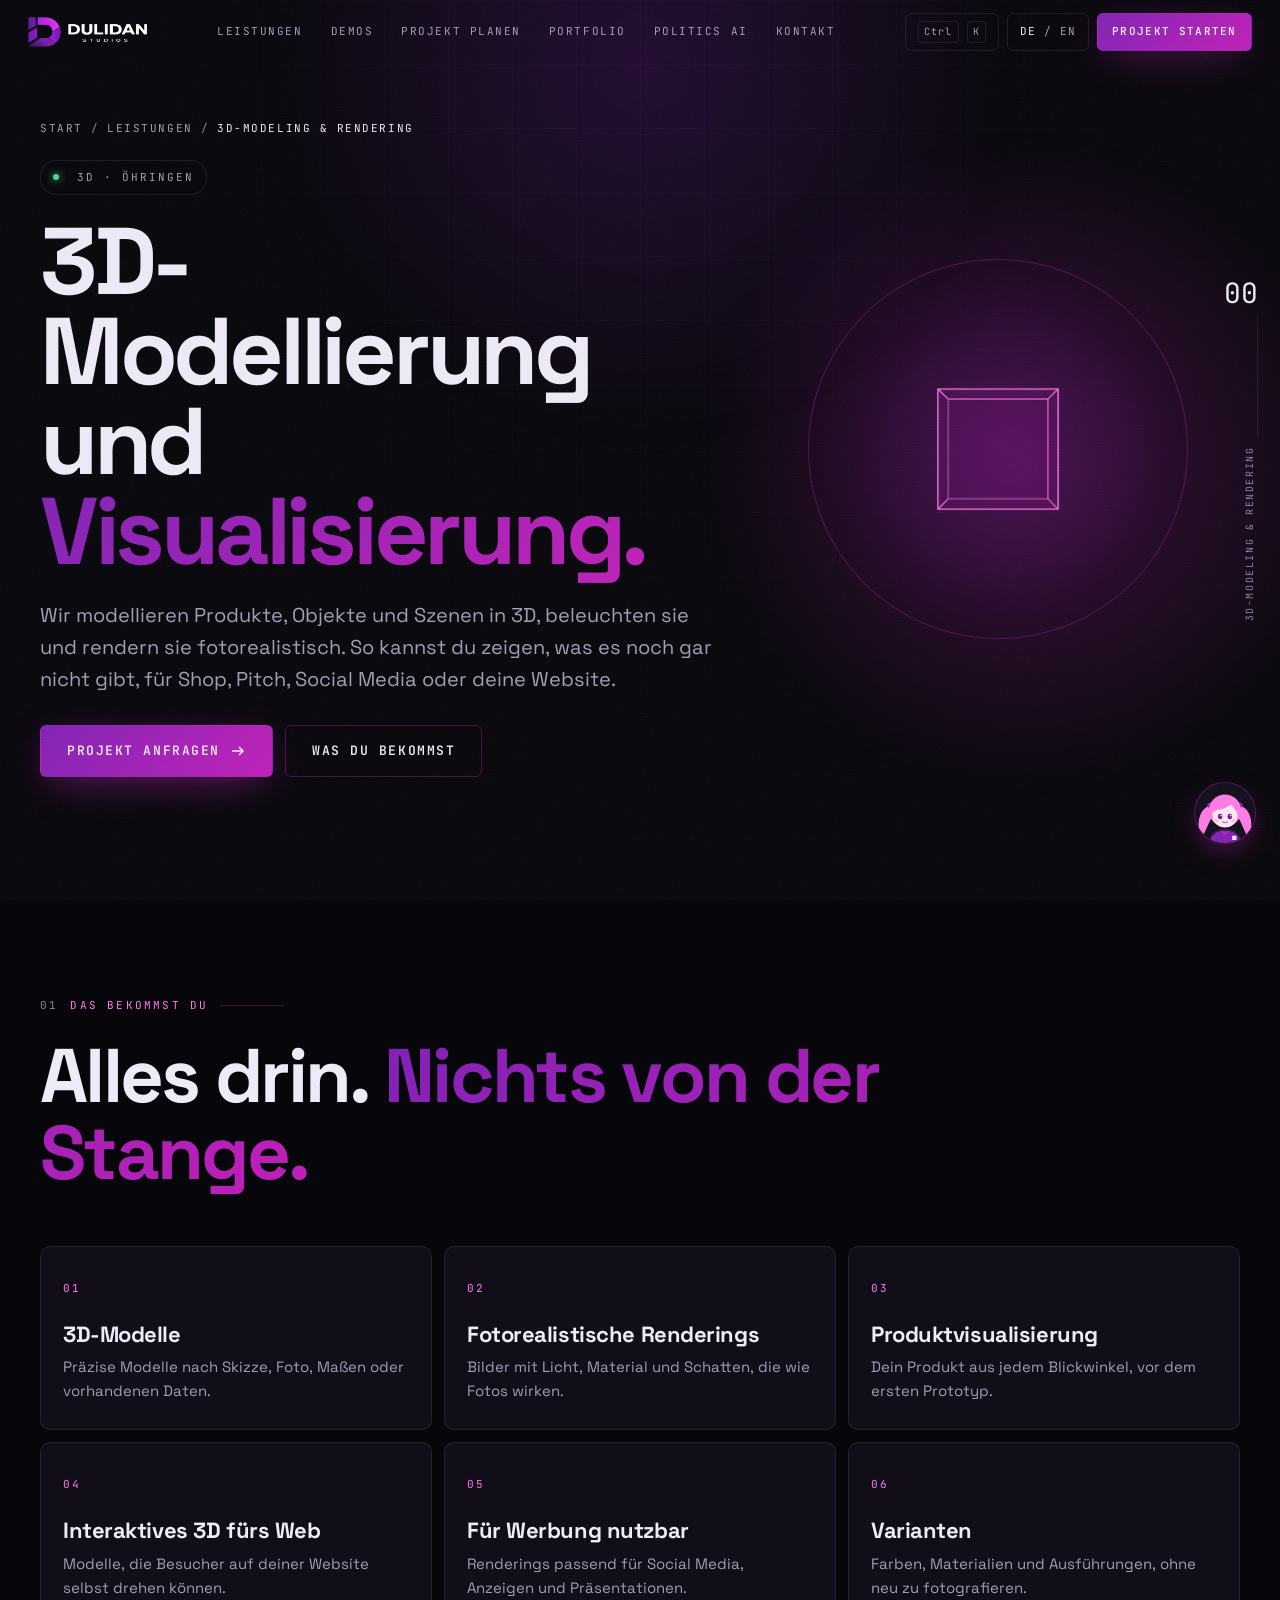
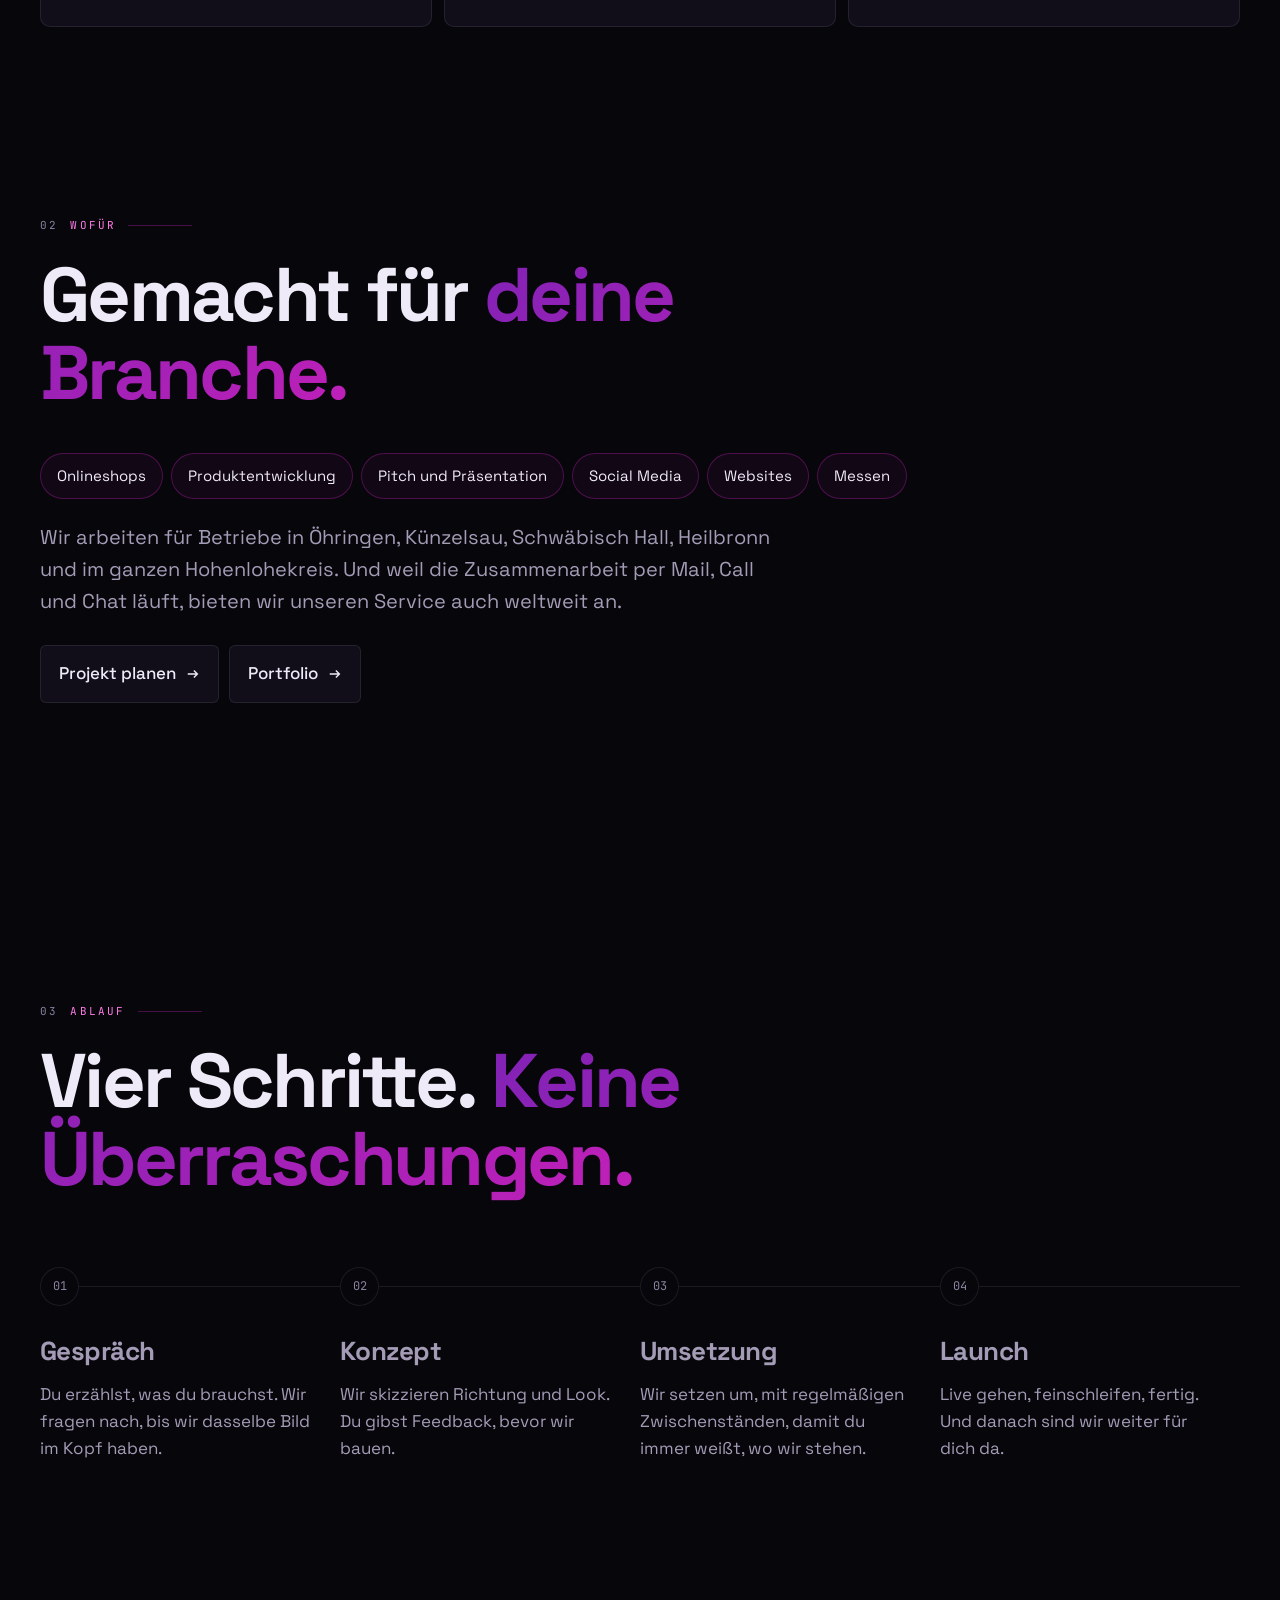
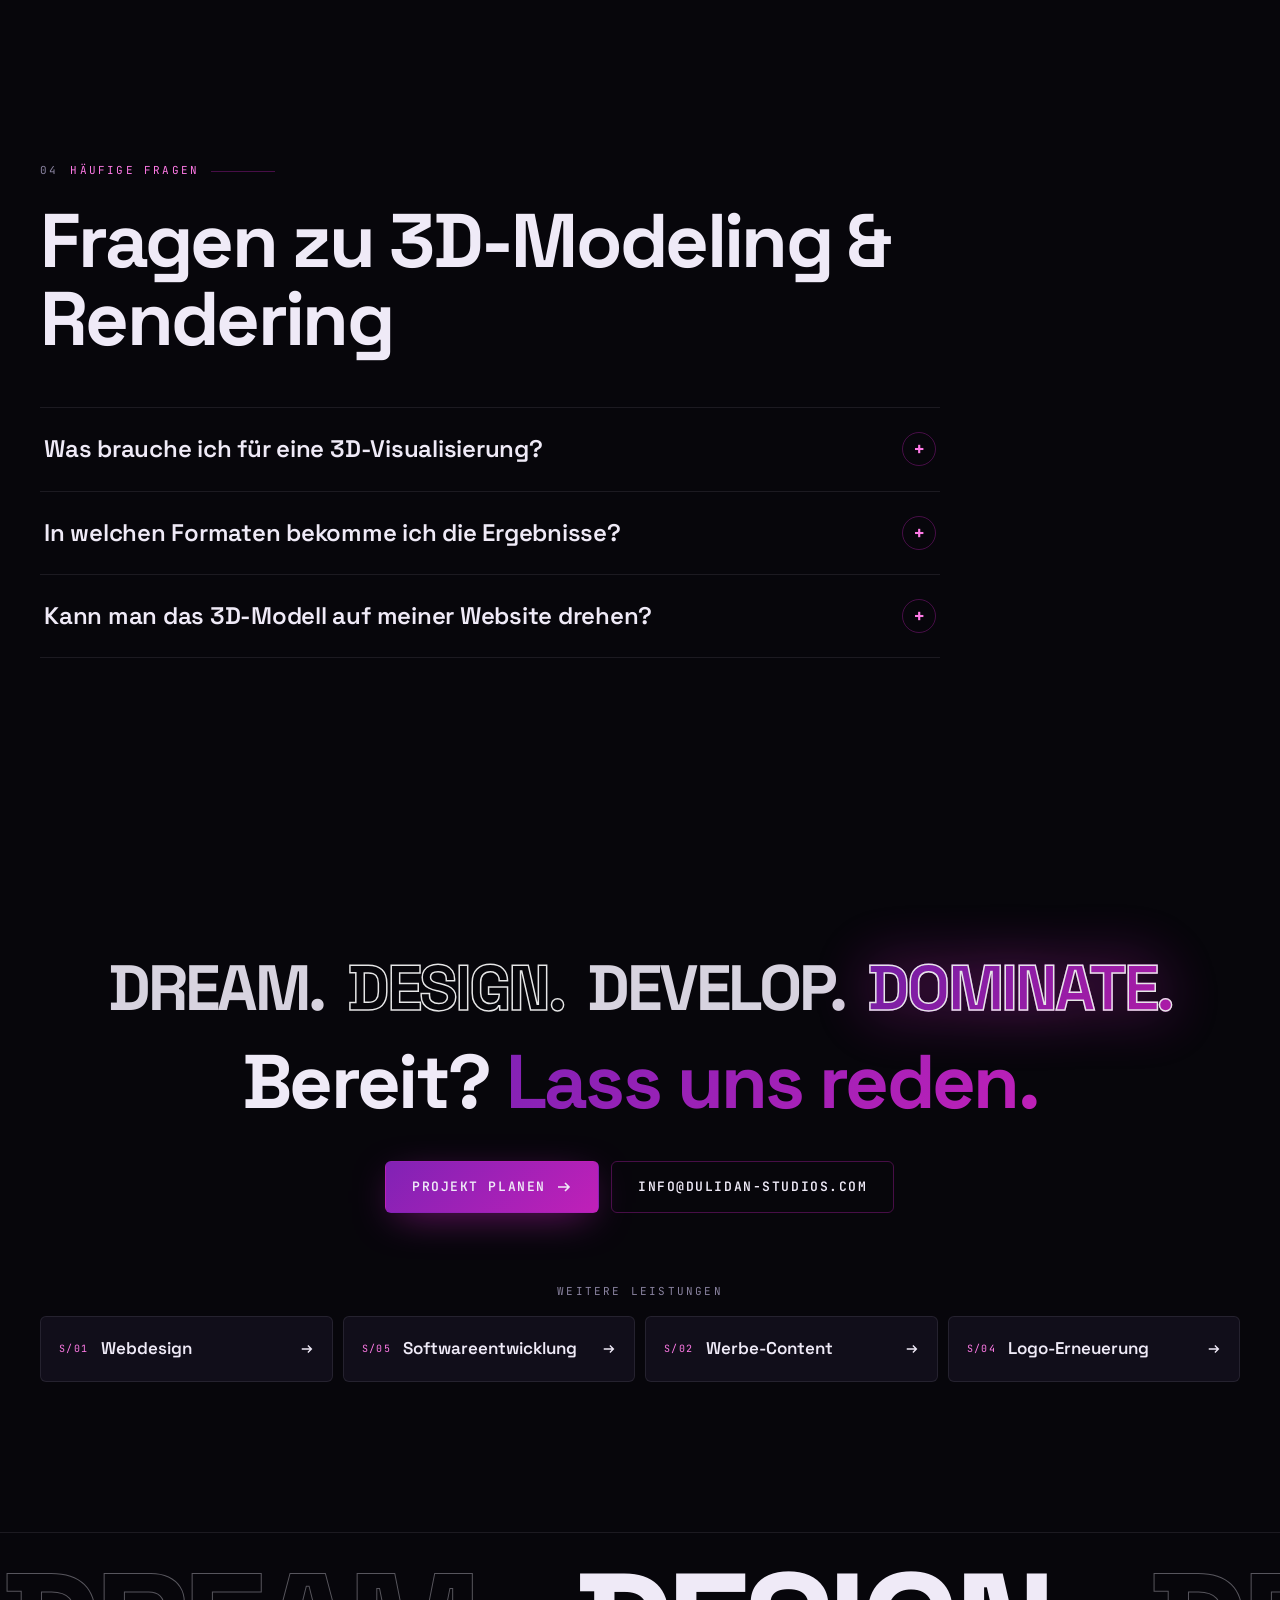
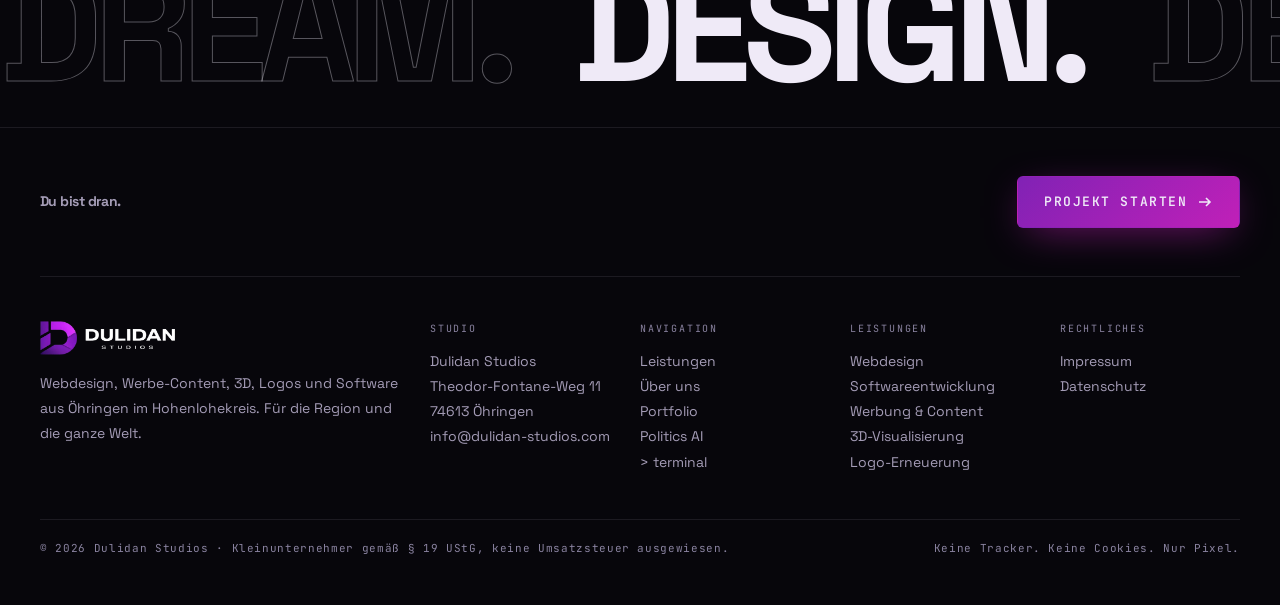
==== commit d7ee3fc4: "GEO: Über-uns-Seite, llms.txt, KI-Crawler und Entitäts-Verknüpfung - Neue Seite /ueber-uns/ mit voll" ====
--- a/3d-visualisierung/index.html
+++ b/3d-visualisierung/index.html
@@ -197,7 +197,7 @@
         <p data-en="Web design, ad content, 3D, logos and software from Öhringen in the Hohenlohe district. For the region and the whole world.">Webdesign, Werbe-Content, 3D, Logos und Software aus Öhringen im Hohenlohekreis. Für die Region und die ganze Welt.</p>
       </div>
       <div><h3>Studio</h3><p>Dulidan Studios<br>Theodor-Fontane-Weg 11<br>74613 Öhringen<br><a href="mailto:info@dulidan-studios.com">info@dulidan-studios.com</a></p></div>
-      <div><h3 data-en="Navigate">Navigation</h3><ul><li><a href="/#leistungen" data-en="Services">Leistungen</a></li><li><a href="/portfolio/">Portfolio</a></li><li><a href="/politics-ai/">Politics AI</a></li><li><button type="button" class="js-term" style="color:inherit;font:inherit">&gt; terminal</button></li></ul></div>
+      <div><h3 data-en="Navigate">Navigation</h3><ul><li><a href="/#leistungen" data-en="Services">Leistungen</a></li><li><a href="/ueber-uns/" data-en="About us">Über uns</a></li><li><a href="/portfolio/">Portfolio</a></li><li><a href="/politics-ai/">Politics AI</a></li><li><button type="button" class="js-term" style="color:inherit;font:inherit">&gt; terminal</button></li></ul></div>
       <div><h3 data-en="Services">Leistungen</h3><ul><li><a href="/webdesign/">Webdesign</a></li><li><a href="/softwareentwicklung/" data-en="Software development">Softwareentwicklung</a></li><li><a href="/werbung/" data-en="Ads &amp; content">Werbung &amp; Content</a></li><li><a href="/3d-visualisierung/" data-en="3D visualisation">3D-Visualisierung</a></li><li><a href="/logo-design/" data-en="Logo refresh">Logo-Erneuerung</a></li></ul></div>
       <div><h3 data-en="Legal">Rechtliches</h3><ul><li><a href="/impressum/" data-en="Imprint">Impressum</a></li><li><a href="/datenschutz/" data-en="Privacy">Datenschutz</a></li></ul></div>
     </div>
--- a/assets/css/main.css
+++ b/assets/css/main.css
@@ -847,3 +847,16 @@
 .ms-card .mono{font-size:10px;color:var(--pink);letter-spacing:.14em}
 .ms-card b{font-weight:600}
 @media (prefers-reduced-motion:reduce){.sv-ico{animation:none}}
+
+/* ---------- Über uns ---------- */
+.ab-photo{justify-self:center;width:min(340px,70vw);aspect-ratio:4/5;border-radius:12px;overflow:hidden;border:1px solid var(--line-2);box-shadow:0 30px 80px -30px rgba(192,32,184,.5)}
+.ab-photo img{width:100%;height:100%;object-fit:cover}
+.facts-list{display:grid;margin-top:44px;border-top:1px solid var(--line)}
+.facts-list div{display:grid;gap:4px 24px;padding:16px 4px;border-bottom:1px solid var(--line)}
+@media (min-width:760px){.facts-list div{grid-template-columns:220px 1fr}}
+.facts-list dt{font-family:var(--mono);font-size:11px;letter-spacing:.16em;text-transform:uppercase;color:var(--dim);padding-top:4px}
+.facts-list dd{font-size:18px}
+.facts-list a{color:var(--text);text-underline-offset:4px}
+.facts-list a:hover{color:var(--pink)}
+.ab-text{max-width:760px;margin-top:30px}
+.ab-text p{font-size:clamp(18px,2vw,21px);color:var(--muted);margin-bottom:20px}
